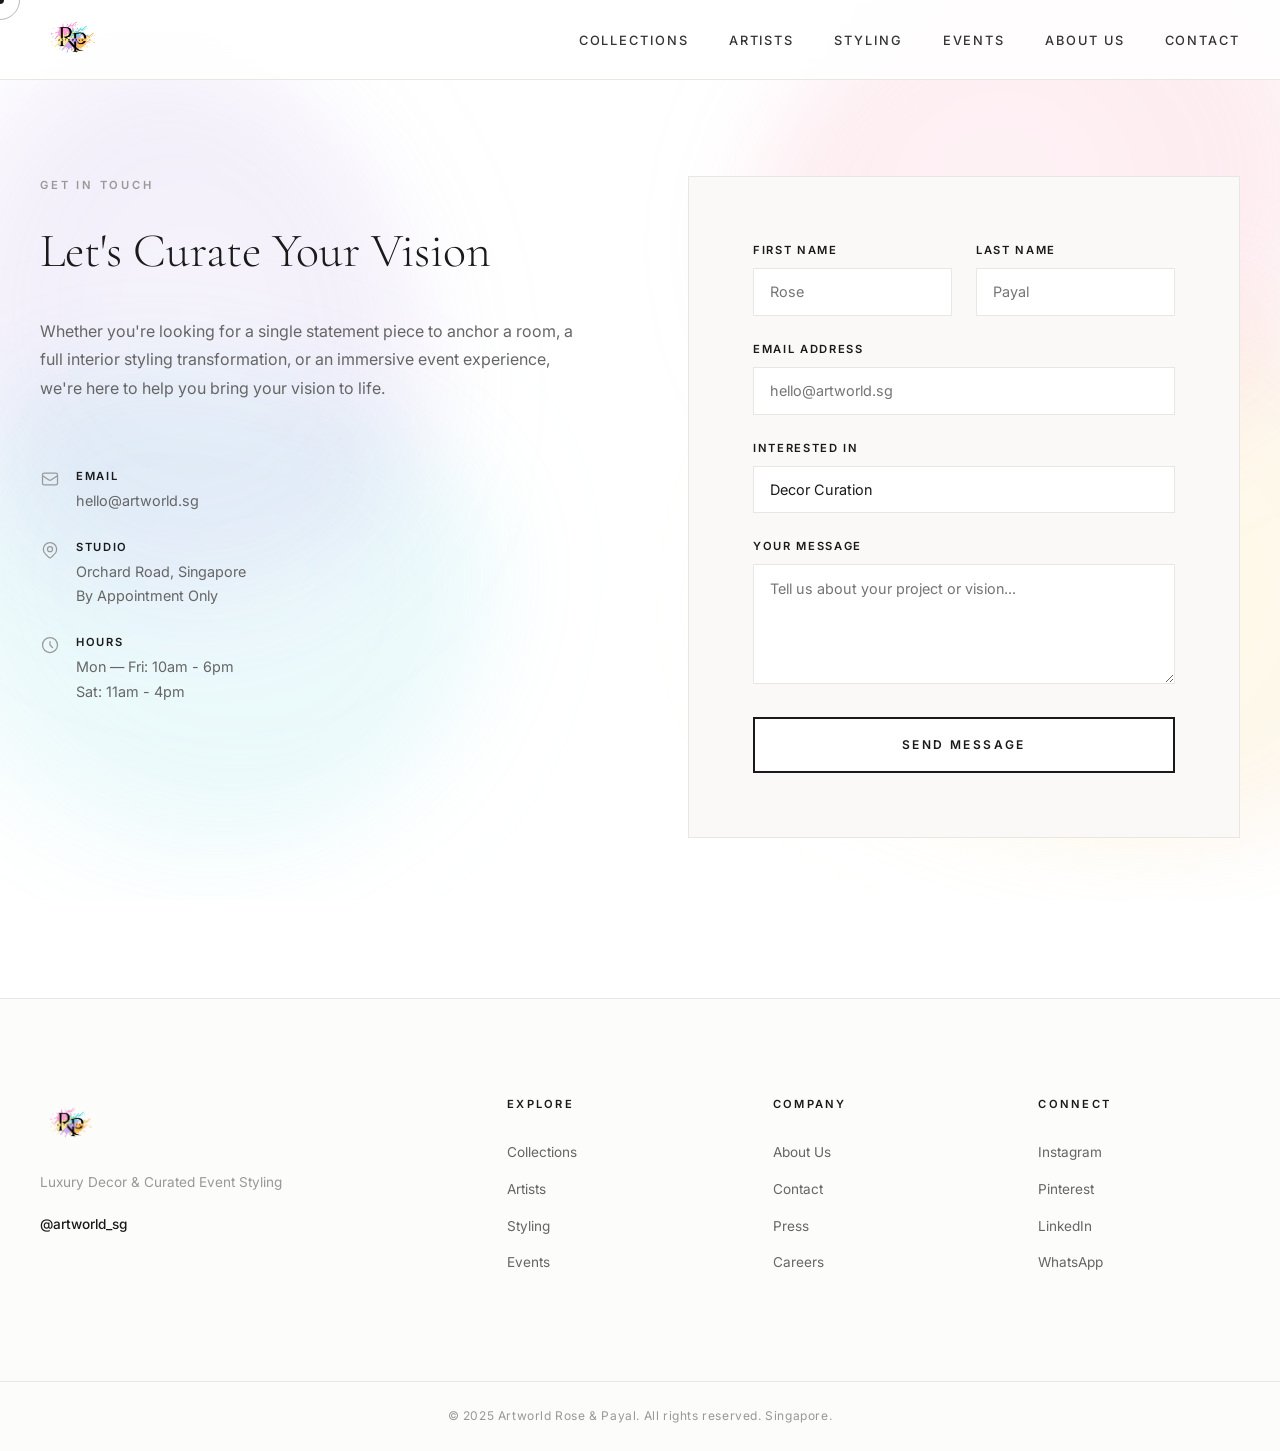
==== contact.html @ e1016316 "first commit" ====
<!DOCTYPE html>
<html lang="en">
<head>
  <meta charset="UTF-8">
  <meta name="viewport" content="width=device-width, initial-scale=1.0">
  <title>Contact Us — Artworld Rose & Payal</title>
  <meta name="description" content="Get in touch with Artworld Rose & Payal for luxury decor curation, art consultation, or event styling in Singapore and globally.">
  <link rel="preconnect" href="https://fonts.googleapis.com">
  <link rel="preconnect" href="https://fonts.gstatic.com" crossorigin>
  <link href="https://fonts.googleapis.com/css2?family=Cormorant+Garamond:ital,wght@0,300;0,400;0,500;0,600;1,300;1,400&family=Inter:wght@300;400;500;600&family=Playfair+Display:ital,wght@0,400;0,700;1,400&display=swap" rel="stylesheet">
  <link rel="stylesheet" href="style.css">
</head>
<body>

  <!-- Custom Cursor -->
  <div class="cursor-dot" id="cursorDot"></div>
  <div class="cursor-ring" id="cursorRing"></div>

  <!-- Global Background Decorations -->
  <div class="bg-decorations">
    <div class="bg-splash splash-1"></div>
    <div class="bg-splash splash-2"></div>
    <div class="bg-splash splash-3"></div>
    <div class="bg-splash splash-4"></div>
  </div>

  <!-- Navigation -->
  <nav class="nav" id="mainNav">
    <div class="nav-inner">
      <a href="index.html" class="nav-logo">
        <img src="assets/logo.png" alt="Artworld Rose & Payal Logo" class="nav-logo-img">
      </a>
      <ul class="nav-links" id="navLinks">
        <li><a href="index.html#collections" class="nav-link"><span class="nav-drip"></span>Collections</a></li>
        <li><a href="index.html#artists" class="nav-link"><span class="nav-drip"></span>Artists</a></li>
        <li><a href="index.html#styling" class="nav-link"><span class="nav-drip"></span>Styling</a></li>
        <li><a href="events.html" class="nav-link"><span class="nav-drip"></span>Events</a></li>
        <li><a href="index.html#about" class="nav-link"><span class="nav-drip"></span>About Us</a></li>
        <li><a href="contact.html" class="nav-link"><span class="nav-drip"></span>Contact</a></li>
      </ul>
      <button class="nav-hamburger" id="navHamburger" aria-label="Menu">
        <span></span><span></span><span></span>
      </button>
    </div>
  </nav>

  <!-- Contact Section -->
  <section class="contact-section">
    <div class="contact-inner">
      <div class="contact-text">
        <span class="section-label">Get In Touch</span>
        <h1 class="contact-title">Let's Curate Your Vision</h1>
        <p class="contact-desc">Whether you're looking for a single statement piece to anchor a room, a full interior styling transformation, or an immersive event experience, we're here to help you bring your vision to life.</p>
        
        <div class="contact-details">
          <div class="contact-detail">
            <div class="contact-detail-icon">
              <svg fill="none" stroke="currentColor" viewBox="0 0 24 24" xmlns="http://www.w3.org/2000/svg"><path stroke-linecap="round" stroke-linejoin="round" stroke-width="1.5" d="M3 8l7.89 5.26a2 2 0 002.22 0L21 8M5 19h14a2 2 0 002-2V7a2 2 0 00-2-2H5a2 2 0 00-2 2v10a2 2 0 002 2z"></path></svg>
            </div>
            <div class="contact-detail-text">
              <h4>Email</h4>
              <p><a href="mailto:hello@artworld.sg">hello@artworld.sg</a></p>
            </div>
          </div>
          
          <div class="contact-detail">
            <div class="contact-detail-icon">
              <svg fill="none" stroke="currentColor" viewBox="0 0 24 24" xmlns="http://www.w3.org/2000/svg"><path stroke-linecap="round" stroke-linejoin="round" stroke-width="1.5" d="M17.657 16.657L13.414 20.9a1.998 1.998 0 01-2.827 0l-4.244-4.243a8 8 0 1111.314 0z"></path><path stroke-linecap="round" stroke-linejoin="round" stroke-width="1.5" d="M15 11a3 3 0 11-6 0 3 3 0 016 0z"></path></svg>
            </div>
            <div class="contact-detail-text">
              <h4>Studio</h4>
              <p>Orchard Road, Singapore<br>By Appointment Only</p>
            </div>
          </div>
          
          <div class="contact-detail">
            <div class="contact-detail-icon">
              <svg fill="none" stroke="currentColor" viewBox="0 0 24 24" xmlns="http://www.w3.org/2000/svg"><path stroke-linecap="round" stroke-linejoin="round" stroke-width="1.5" d="M12 8v4l3 3m6-3a9 9 0 11-18 0 9 9 0 0118 0z"></path></svg>
            </div>
            <div class="contact-detail-text">
              <h4>Hours</h4>
              <p>Mon — Fri: 10am - 6pm<br>Sat: 11am - 4pm</p>
            </div>
          </div>
        </div>
      </div>

      <form class="contact-form" id="contactForm">
        <div class="form-row">
          <div class="form-group">
            <label for="firstName">First Name</label>
            <input type="text" id="firstName" name="firstName" required placeholder="Rose">
          </div>
          <div class="form-group">
            <label for="lastName">Last Name</label>
            <input type="text" id="lastName" name="lastName" required placeholder="Payal">
          </div>
        </div>
        
        <div class="form-group">
          <label for="email">Email Address</label>
          <input type="email" id="email" name="email" required placeholder="hello@artworld.sg">
        </div>
        
        <div class="form-group">
          <label for="interest">Interested In</label>
          <select id="interest" name="interest">
            <option value="curation">Decor Curation</option>
            <option value="styling">Interior Styling</option>
            <option value="event">Event Design</option>
            <option value="art">Art Consultation</option>
            <option value="other">Other Inquiry</option>
          </select>
        </div>
        
        <div class="form-group">
          <label for="message">Your Message</label>
          <textarea id="message" name="message" required placeholder="Tell us about your project or vision..."></textarea>
        </div>
        
        <div class="form-submit">
          <button type="submit" class="btn-primary">
            <span class="btn-text">SEND MESSAGE</span>
            <div class="btn-gradient-overlay"></div>
          </button>
        </div>
      </form>
    </div>
  </section>

  <!-- Footer -->
  <footer class="footer">
    <div class="footer-inner">
      <div class="footer-brand">
        <img src="assets/logo.png" alt="Artworld Rose & Payal" class="footer-logo">
        <p class="footer-tagline">Luxury Decor & Curated Event Styling</p>
        <a href="https://instagram.com/artworld_sg" target="_blank" rel="noopener" class="footer-ig">@artworld_sg</a>
      </div>
      <div class="footer-links-group">
        <h4 class="footer-heading">Explore</h4>
        <ul>
          <li><a href="index.html#collections">Collections</a></li>
          <li><a href="index.html#artists">Artists</a></li>
          <li><a href="index.html#styling">Styling</a></li>
          <li><a href="events.html">Events</a></li>
        </ul>
      </div>
      <div class="footer-links-group">
        <h4 class="footer-heading">Company</h4>
        <ul>
          <li><a href="index.html#about">About Us</a></li>
          <li><a href="contact.html">Contact</a></li>
          <li><a href="#">Press</a></li>
          <li><a href="#">Careers</a></li>
        </ul>
      </div>
      <div class="footer-links-group">
        <h4 class="footer-heading">Connect</h4>
        <ul>
          <li><a href="https://instagram.com/artworld_sg" target="_blank" rel="noopener">Instagram</a></li>
          <li><a href="#">Pinterest</a></li>
          <li><a href="#">LinkedIn</a></li>
          <li><a href="#">WhatsApp</a></li>
        </ul>
      </div>
    </div>
    <div class="footer-bottom">
      <p>© 2025 Artworld Rose & Payal. All rights reserved. Singapore.</p>
    </div>
  </footer>

  <script src="main.js"></script>
</body>
</html>
---- style.css ----
/* ═══════════════════════════════════════════════════════════
   ARTWORLD ROSE & PAYAL — DESIGN SYSTEM
   A luxury decor & event styling house
   ═══════════════════════════════════════════════════════════ */

/* ── Design Tokens ─────────────────────────────────────── */
:root {
  /* Base */
  --white: #ffffff;
  --off-white: #faf9f7;
  --cream: #f5f2ee;

  /* Accent Palette — pastel splatters */
  --misty-pink: #f7b8c8;
  --light-lavender: #c5b3e6;
  --sunny-yellow: #f7e39a;
  --sky-blue: #8be0e8;
  --warm-peach: #f5c79e;

  /* Accent — brighter variants */
  --pink-bright: #f48da7;
  --lavender-bright: #a78bde;
  --yellow-bright: #f5d86a;
  --blue-bright: #5dd3df;
  --peach-bright: #f0a86a;

  /* Text and structure */
  --charcoal: #1a1a1a;
  --dark-grey: #333333;
  --mid-grey: #666666;
  --soft-grey: #999999;
  --light-grey: #e0ddd9;
  --border-grey: #eae7e3;

  /* Typography */
  --font-serif: 'Cormorant Garamond', 'Playfair Display', Georgia, serif;
  --font-sans: 'Inter', -apple-system, BlinkMacSystemFont, sans-serif;
  --font-display: 'Playfair Display', Georgia, serif;

  /* Spacing scale */
  --space-xs: 0.5rem;
  --space-sm: 1rem;
  --space-md: 1.5rem;
  --space-lg: 2.5rem;
  --space-xl: 4rem;
  --space-2xl: 6rem;
  --space-3xl: 10rem;

  /* Layout */
  --max-width: 1400px;
  --nav-height: 80px;

  /* Animation */
  --ease-out: cubic-bezier(0.16, 1, 0.3, 1);
  --ease-in-out: cubic-bezier(0.65, 0, 0.35, 1);
  --ease-spring: cubic-bezier(0.34, 1.56, 0.64, 1);
  --duration-slow: 1.8s;
  --duration-med: 0.8s;
  --duration-fast: 0.35s;
}

/* ── Reset / Base ──────────────────────────────────────── */
*, *::before, *::after { box-sizing: border-box; margin: 0; padding: 0; }

html {
  scroll-behavior: smooth;
  -webkit-font-smoothing: antialiased;
  -moz-osx-font-smoothing: grayscale;
  overflow-x: hidden;
}

body {
  font-family: var(--font-sans);
  background: var(--white);
  color: var(--charcoal);
  line-height: 1.7;
  overflow-x: hidden;
  cursor: none;
  position: relative; /* Ensure absolute children like bg-decorations cover full height */
}

img { max-width: 100%; height: auto; display: block; }
a { text-decoration: none; color: inherit; }
ul { list-style: none; }
button { border: none; background: none; cursor: none; font: inherit; }

::selection {
  background: var(--misty-pink);
  color: var(--charcoal);
}

/* ── Custom Cursor ─────────────────────────────────────── */
.cursor-dot {
  width: 8px;
  height: 8px;
  background: var(--charcoal);
  border-radius: 50%;
  position: fixed;
  top: 0; left: 0;
  pointer-events: none;
  z-index: 10000;
  transition: transform 0.15s var(--ease-out), background 0.3s;
  transform: translate(-50%, -50%);
}

.cursor-ring {
  width: 40px;
  height: 40px;
  border: 1.5px solid rgba(26, 26, 26, 0.3);
  border-radius: 50%;
  position: fixed;
  top: 0; left: 0;
  pointer-events: none;
  z-index: 9999;
  transition: width 0.4s var(--ease-out), height 0.4s var(--ease-out), border-color 0.3s;
  transform: translate(-50%, -50%);
}

body.cursor-hover .cursor-dot {
  transform: translate(-50%, -50%) scale(2.5);
  background: var(--pink-bright);
}
body.cursor-hover .cursor-ring {
  width: 60px;
  height: 60px;
  border-color: var(--misty-pink);
}

@media (max-width: 768px) {
  .cursor-dot, .cursor-ring { display: none; }
  body { cursor: auto; }
  button, a { cursor: pointer; }
}

/* ── Navigation ────────────────────────────────────────── */
.nav {
  position: fixed;
  top: 0; left: 0; right: 0;
  z-index: 1000;
  height: var(--nav-height);
  background: rgba(255, 255, 255, 0.85);
  backdrop-filter: blur(20px);
  -webkit-backdrop-filter: blur(20px);
  border-bottom: 1px solid var(--border-grey);
  transition: background 0.5s, box-shadow 0.5s;
}

.nav.scrolled {
  background: rgba(255, 255, 255, 0.95);
  box-shadow: 0 2px 40px rgba(0,0,0,0.05);
}

.nav-inner {
  max-width: var(--max-width);
  margin: 0 auto;
  padding: 0 var(--space-lg);
  height: 100%;
  display: flex;
  align-items: center;
  justify-content: space-between;
}

.nav-logo-img {
  height: 64px;
  width: auto;
  transition: transform 0.5s var(--ease-out);
}
.nav-logo:hover .nav-logo-img {
  transform: scale(1.05);
}

.nav-links {
  display: flex;
  gap: var(--space-lg);
  align-items: center;
}

.nav-link {
  font-family: var(--font-sans);
  font-size: 0.8rem;
  font-weight: 500;
  letter-spacing: 0.15em;
  text-transform: uppercase;
  color: var(--dark-grey);
  position: relative;
  padding: 0.5rem 0;
  transition: color var(--duration-fast);
}

.nav-link:hover { color: var(--charcoal); }

/* Paint drip effect — antigravity (drips upward) */
.nav-drip {
  position: absolute;
  top: -8px;
  left: 50%;
  width: 6px;
  height: 0;
  border-radius: 3px;
  background: var(--misty-pink);
  transform: translateX(-50%);
  transition: height 0.5s var(--ease-out), opacity 0.5s;
  opacity: 0;
}

.nav-link:nth-child(2) .nav-drip { background: var(--light-lavender); }
.nav-link:nth-child(3) .nav-drip { background: var(--sunny-yellow); }
.nav-link:nth-child(4) .nav-drip { background: var(--sky-blue); }
.nav-link:nth-child(5) .nav-drip { background: var(--warm-peach); }
.nav-link:nth-child(6) .nav-drip { background: var(--pink-bright); }

.nav-link:hover .nav-drip {
  height: 20px;
  opacity: 1;
  top: -28px;
}

/* Hamburger */
.nav-hamburger {
  display: none;
  flex-direction: column;
  gap: 5px;
  padding: 0.5rem;
  z-index: 1001;
}
.nav-hamburger span {
  width: 24px;
  height: 2px;
  background: var(--charcoal);
  transition: all 0.4s var(--ease-out);
  display: block;
}
.nav-hamburger.active span:nth-child(1) {
  transform: rotate(45deg) translate(5px, 5px);
}
.nav-hamburger.active span:nth-child(2) { opacity: 0; }
.nav-hamburger.active span:nth-child(3) {
  transform: rotate(-45deg) translate(5px, -5px);
}

@media (max-width: 900px) {
  .nav-hamburger { display: flex; }
  .nav-links {
    position: fixed;
    top: 0; right: -100%;
    width: 80%;
    max-width: 400px;
    height: 100vh;
    background: var(--white);
    flex-direction: column;
    justify-content: center;
    gap: var(--space-lg);
    padding: var(--space-xl);
    transition: right 0.6s var(--ease-out);
    box-shadow: -10px 0 60px rgba(0,0,0,0.1);
  }
  .nav-links.open { right: 0; }
  .nav-link { font-size: 1rem; }
}

.hero {
  position: relative;
  min-height: 100vh;
  display: flex;
  flex-direction: column;
  align-items: center;
  justify-content: center;
  background: transparent; /* Made transparent to show background splashes */
  overflow: hidden;
  padding: var(--nav-height) var(--space-lg) var(--space-xl);
}

.hero-canvas {
  position: absolute;
  top: 0; left: 0;
  width: 100%; height: 100%;
  pointer-events: none;
  z-index: 1;
}

.hero-content {
  position: relative;
  z-index: 2;
  text-align: center;
  max-width: 900px;
}

/* Brand wrapper — logo above, heading below */
.hero-brand-wrapper {
  display: flex;
  flex-direction: column;
  align-items: center;
  gap: var(--space-md);
  margin-bottom: var(--space-lg);
}

.hero-logo-container {
  position: relative;
  animation: floatCenter 16s ease-in-out infinite;
  perspective: 1000px;
}

@keyframes floatCenter {
  0%, 100% { transform: translateY(0) rotateX(0deg); }
  50% { transform: translateY(-18px) rotateX(1.5deg); }
}

.hero-logo {
  width: clamp(180px, 28vw, 320px);
  height: auto;
  filter: drop-shadow(0 10px 10px rgba(0,0,0,0.03))
          drop-shadow(0 25px 40px rgba(0,0,0,0.05))
          drop-shadow(0 40px 60px rgba(247,184,200,0.12));
  transition: filter 0.8s var(--ease-out), transform 0.8s var(--ease-out);
}

.hero-logo-container:hover .hero-logo {
  filter: drop-shadow(0 15px 15px rgba(0,0,0,0.05))
          drop-shadow(0 35px 50px rgba(0,0,0,0.08))
          drop-shadow(0 50px 80px rgba(247,184,200,0.28));
  transform: translateY(-5px) scale(1.02);
}

/* Brand Name */
/* ── Hero Brand Heading ────────────────────────────────── */
.hero-brand-name {
  display: flex;
  flex-direction: column;
  align-items: center;
  gap: 0; /* Tightened spacing further */
  animation: fadeInUp 1.4s var(--ease-out) 0.15s both;
  margin-bottom: var(--space-lg);
}

/* Top eyebrow line */
.hero-brand-eyebrow {
  font-family: var(--font-sans);
  font-size: clamp(0.55rem, 1vw, 0.7rem);
  font-weight: 500;
  letter-spacing: 0.35em;
  text-transform: uppercase;
  color: var(--misty-pink);
  margin-bottom: 0.6rem;
}

/* Hero logo (inside hero section) */
.hero-logo-container {
  animation: floatCenter 16s ease-in-out infinite;
  margin-bottom: -1rem; /* Pull rule closer to logo */
}

@keyframes floatCenter {
  0%, 100% { transform: translateY(0); }
  50% { transform: translateY(-16px); }
}

.hero-logo {
  width: clamp(200px, 28vw, 340px);
  height: auto;
  filter: drop-shadow(0 10px 20px rgba(247,184,200,0.18))
          drop-shadow(0 25px 40px rgba(0,0,0,0.05));
  transition: filter 0.8s var(--ease-out), transform 0.8s var(--ease-out);
}

.hero-logo-container:hover .hero-logo {
  filter: drop-shadow(0 15px 30px rgba(247,184,200,0.32))
          drop-shadow(0 30px 50px rgba(0,0,0,0.08));
  transform: translateY(-5px) scale(1.02);
}

/* Ornamental rule with diamond centrepiece */
.hero-brand-rule {
  display: flex;
  align-items: center;
  gap: 0.8rem;
  width: clamp(200px, 35vw, 420px);
  margin: 0; /* Zero margin to tighten vertical gap */
}

.hero-brand-rule::before,
.hero-brand-rule::after {
  content: '';
  flex: 1;
  height: 1px;
  background: linear-gradient(to right, transparent, var(--misty-pink));
}

.hero-brand-rule::after {
  background: linear-gradient(to left, transparent, var(--misty-pink));
}

.hero-brand-diamond {
  font-size: 0.45rem;
  color: var(--misty-pink);
  flex-shrink: 0;
  line-height: 1;
}

/* Artworld Rose & Payal — two-line brand name */
.hero-brand-sub {
  display: flex;
  flex-direction: column;
  align-items: center;
  gap: 0;
  margin: 0;
  line-height: 1.2;
}

.hero-brand-artworld {
  font-family: var(--font-serif);
  font-size: clamp(1.6rem, 3.8vw, 3.2rem);
  font-weight: 400;
  font-style: italic;
  color: var(--dark-grey);
  letter-spacing: 0.14em;
  opacity: 0.85;
}

.hero-brand-rp {
  font-family: var(--font-serif);
  font-size: clamp(0.9rem, 2.0vw, 1.7rem);
  font-weight: 300;
  font-style: italic;
  color: var(--dark-grey);
  letter-spacing: 0.22em;
  opacity: 0.55;
}

/* Splash particle container */
.hero-splash-particles {
  position: absolute;
  inset: -50%;
  pointer-events: none;
  z-index: 1;
}

.splash-particle {
  position: absolute;
  border-radius: 50%;
  opacity: 0;
  will-change: transform, opacity;
}


.hero-tagline {
  font-family: var(--font-serif);
  font-size: clamp(1.2rem, 2.5vw, 1.8rem);
  font-weight: 300;
  font-style: italic;
  color: var(--mid-grey);
  margin-bottom: var(--space-sm);
  animation: fadeInUp 1.2s var(--ease-out) 0.3s both;
}

.hero-sub {
  font-size: 0.95rem;
  color: var(--soft-grey);
  letter-spacing: 0.05em;
  margin-bottom: var(--space-xl);
  animation: fadeInUp 1.2s var(--ease-out) 0.5s both;
}

.hero-actions {
  display: flex;
  gap: var(--space-md);
  justify-content: center;
  flex-wrap: wrap;
  animation: fadeInUp 1.2s var(--ease-out) 0.7s both;
}

@keyframes fadeInUp {
  from { opacity: 0; transform: translateY(30px); }
  to { opacity: 1; transform: translateY(0); }
}

/* Scroll hint */
.hero-scroll-hint {
  position: absolute;
  bottom: var(--space-lg);
  left: 50%;
  transform: translateX(-50%);
  display: flex;
  flex-direction: column;
  align-items: center;
  gap: 0.5rem;
  z-index: 2;
  animation: fadeInUp 1.2s var(--ease-out) 1s both;
}

.hero-scroll-hint span {
  font-size: 0.65rem;
  letter-spacing: 0.2em;
  text-transform: uppercase;
  color: var(--soft-grey);
}

.scroll-line {
  width: 1px;
  height: 40px;
  background: linear-gradient(to bottom, var(--soft-grey), transparent);
  animation: scrollPulse 2s ease-in-out infinite;
}

@keyframes scrollPulse {
  0%, 100% { transform: scaleY(1); opacity: 1; }
  50% { transform: scaleY(0.5); opacity: 0.3; }
}

/* ── Buttons ───────────────────────────────────────────── */
.btn-primary {
  position: relative;
  display: inline-flex;
  align-items: center;
  justify-content: center;
  padding: 1rem 2.5rem;
  background: var(--white);
  border: 2px solid var(--charcoal);
  font-family: var(--font-sans);
  font-size: 0.75rem;
  font-weight: 600;
  letter-spacing: 0.2em;
  color: var(--charcoal);
  overflow: hidden;
  transition: color 0.5s var(--ease-out), border-color 0.5s;
}

.btn-text {
  position: relative;
  z-index: 2;
}

.btn-gradient-overlay {
  position: absolute;
  inset: 0;
  background: linear-gradient(135deg, var(--misty-pink), var(--light-lavender), var(--sky-blue));
  opacity: 0;
  transition: opacity 0.5s var(--ease-out);
  z-index: 1;
}

.btn-primary:hover .btn-gradient-overlay {
  opacity: 1;
}

.btn-primary:hover {
  border-color: var(--misty-pink);
  color: var(--white);
}

.btn-ghost {
  display: inline-flex;
  align-items: center;
  padding: 1rem 2.5rem;
  font-family: var(--font-sans);
  font-size: 0.75rem;
  font-weight: 500;
  letter-spacing: 0.2em;
  color: var(--mid-grey);
  border: 1px solid var(--light-grey);
  transition: all var(--duration-fast);
}

.btn-ghost:hover {
  border-color: var(--charcoal);
  color: var(--charcoal);
}

.btn-outline {
  display: inline-flex;
  align-items: center;
  padding: 0.9rem 2.5rem;
  font-family: var(--font-sans);
  font-size: 0.75rem;
  font-weight: 600;
  letter-spacing: 0.2em;
  text-transform: uppercase;
  color: var(--charcoal);
  border: 1.5px solid var(--charcoal);
  transition: all var(--duration-fast);
}

.btn-outline:hover {
  background: var(--charcoal);
  color: var(--white);
}

.btn-large {
  padding: 1.2rem 3rem;
  font-size: 0.85rem;
}

/* ── About Strip ───────────────────────────────────────── */
.about-strip {
  background: var(--off-white);
  padding: var(--space-xl) var(--space-lg);
  border-top: 1px solid var(--border-grey);
  border-bottom: 1px solid var(--border-grey);
}

.strip-inner {
  max-width: var(--max-width);
  margin: 0 auto;
  display: flex;
  align-items: center;
  justify-content: center;
  gap: var(--space-xl);
  flex-wrap: wrap;
}

.strip-item { text-align: center; }

.strip-number {
  display: block;
  font-family: var(--font-serif);
  font-size: 2.8rem;
  font-weight: 300;
  color: var(--charcoal);
  line-height: 1;
  margin-bottom: 0.3rem;
}

.strip-label {
  font-size: 0.7rem;
  letter-spacing: 0.2em;
  text-transform: uppercase;
  color: var(--soft-grey);
}

.strip-divider {
  width: 1px;
  height: 50px;
  background: var(--light-grey);
}

@media (max-width: 600px) {
  .strip-inner { gap: var(--space-lg); }
  .strip-divider { display: none; }
  .strip-item { flex: 0 0 45%; }
}

/* ── Section Headers ───────────────────────────────────── */
.section-header {
  text-align: center;
  max-width: 700px;
  margin: 0 auto var(--space-2xl);
}

.section-label {
  display: block;
  font-size: 0.7rem;
  font-weight: 600;
  letter-spacing: 0.25em;
  text-transform: uppercase;
  color: var(--soft-grey);
  margin-bottom: var(--space-sm);
}

.section-title {
  font-family: var(--font-serif);
  font-size: clamp(2rem, 4vw, 3.2rem);
  font-weight: 300;
  color: var(--charcoal);
  line-height: 1.2;
  margin-bottom: var(--space-sm);
}

.section-sub {
  font-size: 1rem;
  color: var(--mid-grey);
  line-height: 1.7;
}

/* ── Collections / Products ────────────────────────────── */
.collections {
  padding: var(--space-3xl) var(--space-lg);
  background: var(--white);
}

.collections-grid {
  max-width: var(--max-width);
  margin: 0 auto;
  display: grid;
  grid-template-columns: repeat(4, 1fr);
  gap: var(--space-lg);
}

.product-card {
  background: var(--white);
  border: 1px solid var(--border-grey);
  transition: border-color 0.5s, transform 0.7s var(--ease-out);
  overflow: hidden;
}

.product-card:hover {
  border-color: var(--misty-pink);
  transform: translateY(-5px);
}

.product-pedestal {
  position: relative;
  padding: var(--space-xl) var(--space-md);
  background: linear-gradient(180deg, var(--off-white) 0%, var(--white) 100%);
  display: flex;
  align-items: center;
  justify-content: center;
  overflow: hidden;
  aspect-ratio: 1;
}

.product-aura {
  position: absolute;
  inset: 0;
  opacity: 0;
  transition: opacity 0.8s var(--ease-out);
  background: radial-gradient(
    ellipse at center,
    rgba(247, 184, 200, 0.15) 0%,
    rgba(197, 179, 230, 0.1) 30%,
    rgba(139, 224, 232, 0.08) 60%,
    transparent 100%
  );
  animation: auraSwirl 6s ease-in-out infinite;
}

@keyframes auraSwirl {
  0%, 100% { transform: rotate(0deg) scale(1); }
  50% { transform: rotate(180deg) scale(1.1); }
}

.product-card:hover .product-aura { opacity: 1; }

.product-img {
  width: 85%;
  height: auto;
  object-fit: contain;
  transition: transform 1.2s var(--ease-out);
  position: relative;
  z-index: 2;
}

.product-card:hover .product-img {
  transform: translateY(-15px) scale(1.03);
}

.product-info {
  padding: var(--space-md) var(--space-md) var(--space-lg);
}

.product-category {
  font-size: 0.65rem;
  letter-spacing: 0.2em;
  text-transform: uppercase;
  color: var(--soft-grey);
}

.product-name {
  font-family: var(--font-serif);
  font-size: 1.3rem;
  font-weight: 400;
  color: var(--charcoal);
  margin: 0.4rem 0 0.6rem;
}

.product-desc {
  font-size: 0.85rem;
  color: var(--mid-grey);
  line-height: 1.6;
  margin-bottom: var(--space-sm);
}

.product-link {
  font-size: 0.75rem;
  font-weight: 600;
  letter-spacing: 0.1em;
  color: var(--charcoal);
  transition: color 0.3s;
}

.product-link:hover { color: var(--pink-bright); }

.collections-cta {
  text-align: center;
  margin-top: var(--space-2xl);
}

@media (max-width: 1100px) {
  .collections-grid { grid-template-columns: repeat(2, 1fr); }
}
@media (max-width: 600px) {
  .collections-grid { grid-template-columns: 1fr; max-width: 450px; }
}

/* ── Artists Section ───────────────────────────────────── */
.artists-section {
  padding: var(--space-3xl) var(--space-lg);
  background: var(--off-white);
}

.artists-inner {
  max-width: var(--max-width);
  margin: 0 auto;
  display: grid;
  grid-template-columns: 1fr 1fr;
  gap: var(--space-2xl);
  align-items: center;
}

.artists-desc {
  font-size: 1rem;
  color: var(--mid-grey);
  line-height: 1.8;
  margin: var(--space-md) 0 var(--space-xl);
}

.artists-visual {
  position: relative;
  display: flex;
  align-items: center;
  justify-content: center;
  min-height: 400px;
}

.artists-float-grid {
  position: relative;
  width: 100%;
  height: 400px;
}

.float-circle {
  position: absolute;
  border-radius: 50%;
  opacity: 0.25;
  will-change: transform;
}

.fc-pink {
  width: 150px; height: 150px;
  background: var(--misty-pink);
  top: 10%; left: 10%;
  animation: floatCircle1 14s ease-in-out infinite;
}
.fc-lavender {
  width: 120px; height: 120px;
  background: var(--light-lavender);
  top: 50%; right: 15%;
  animation: floatCircle2 12s ease-in-out infinite;
}
.fc-yellow {
  width: 100px; height: 100px;
  background: var(--sunny-yellow);
  bottom: 10%; left: 25%;
  animation: floatCircle3 16s ease-in-out infinite;
}
.fc-blue {
  width: 80px; height: 80px;
  background: var(--sky-blue);
  top: 20%; right: 30%;
  animation: floatCircle4 10s ease-in-out infinite;
}
.fc-peach {
  width: 130px; height: 130px;
  background: var(--warm-peach);
  bottom: 20%; right: 10%;
  animation: floatCircle5 13s ease-in-out infinite;
}

@keyframes floatCircle1 {
  0%, 100% { transform: translate(0, 0); }
  33% { transform: translate(20px, -30px); }
  66% { transform: translate(-15px, -15px); }
}
@keyframes floatCircle2 {
  0%, 100% { transform: translate(0, 0); }
  33% { transform: translate(-25px, -20px); }
  66% { transform: translate(10px, -35px); }
}
@keyframes floatCircle3 {
  0%, 100% { transform: translate(0, 0); }
  33% { transform: translate(15px, -25px); }
  66% { transform: translate(-20px, -10px); }
}
@keyframes floatCircle4 {
  0%, 100% { transform: translate(0, 0); }
  33% { transform: translate(-10px, -20px); }
  66% { transform: translate(15px, -30px); }
}
@keyframes floatCircle5 {
  0%, 100% { transform: translate(0, 0); }
  33% { transform: translate(20px, -15px); }
  66% { transform: translate(-10px, -25px); }
}

.artists-quote {
  position: absolute;
  top: 50%; left: 50%;
  transform: translate(-50%, -50%);
  text-align: center;
  width: 80%;
}

.quote-mark {
  font-family: var(--font-display);
  font-size: 5rem;
  color: var(--light-lavender);
  line-height: 0;
  display: block;
  margin-bottom: 1rem;
}

.artists-quote p {
  font-family: var(--font-serif);
  font-size: 1.3rem;
  font-style: italic;
  color: var(--dark-grey);
  line-height: 1.6;
  margin-bottom: 0.8rem;
}

.quote-attribution {
  font-size: 0.75rem;
  letter-spacing: 0.1em;
  color: var(--soft-grey);
}

@media (max-width: 900px) {
  .artists-inner { grid-template-columns: 1fr; }
  .artists-visual { min-height: 300px; }
}

/* ── Interior Styling Section ──────────────────────────── */
.styling-section {
  padding: var(--space-3xl) 0;
  background: var(--white);
}

.styling-header {
  text-align: center;
  padding: 0 var(--space-lg);
  margin-bottom: var(--space-2xl);
}

.styling-title {
  font-size: clamp(2.5rem, 5vw, 4rem);
}

.styling-immersive {
  position: relative;
  margin-bottom: var(--space-2xl);
}

.styling-room {
  position: relative;
  width: 100%;
  max-height: 70vh;
  overflow: hidden;
}

.styling-room-img {
  width: 100%;
  height: 70vh;
  object-fit: cover;
  display: block;
}

.styling-overlay {
  position: absolute;
  inset: 0;
  pointer-events: none;
}

/* Floating decor elements in the interior photo */
.floating-decor {
  position: absolute;
  width: 30px;
  height: 30px;
}

.floating-dot {
  width: 10px;
  height: 10px;
  background: var(--white);
  border: 2px solid var(--misty-pink);
  border-radius: 50%;
  animation: floatingDot 3s ease-in-out infinite;
  box-shadow: 0 0 20px rgba(247, 184, 200, 0.5);
}

.floating-vase {
  bottom: 35%;
  right: 40%;
  animation: floatDecorItem 8s ease-in-out infinite;
}

.floating-frame {
  top: 25%;
  left: 20%;
  animation: floatDecorItem 10s ease-in-out infinite 2s;
}

@keyframes floatDecorItem {
  0%, 100% { transform: translate(0, 0); }
  50% { transform: translate(5px, -10px); }
}

@keyframes floatingDot {
  0%, 100% { transform: scale(1); opacity: 0.8; }
  50% { transform: scale(1.3); opacity: 1; }
}

.styling-text-overlay {
  position: absolute;
  bottom: 0; left: 0; right: 0;
  padding: var(--space-2xl) var(--space-xl);
  background: linear-gradient(to top, rgba(0,0,0,0.5) 0%, transparent 100%);
}

.styling-room-title {
  font-family: var(--font-serif);
  font-size: clamp(2rem, 4vw, 3rem);
  color: var(--white);
  font-weight: 300;
  margin-bottom: 0.5rem;
}

.styling-room-desc {
  font-size: 1rem;
  color: rgba(255,255,255,0.8);
}

/* Services */
.styling-services {
  max-width: var(--max-width);
  margin: 0 auto;
  padding: 0 var(--space-lg);
  display: grid;
  grid-template-columns: repeat(3, 1fr);
  gap: var(--space-lg);
}

.service-card {
  text-align: center;
  padding: var(--space-xl) var(--space-md);
  border: 1px solid var(--border-grey);
  transition: border-color 0.5s, transform 0.5s var(--ease-out);
}

.service-card:hover {
  border-color: var(--misty-pink);
  transform: translateY(-5px);
}

.service-icon {
  font-size: 2rem;
  color: var(--light-lavender);
  margin-bottom: var(--space-md);
}

.service-card h3 {
  font-family: var(--font-serif);
  font-size: 1.3rem;
  font-weight: 400;
  color: var(--charcoal);
  margin-bottom: var(--space-sm);
}

.service-card p {
  font-size: 0.9rem;
  color: var(--mid-grey);
  line-height: 1.7;
}

.styling-cta-wrapper {
  text-align: center;
  margin-top: var(--space-2xl);
}

@media (max-width: 768px) {
  .styling-services { grid-template-columns: 1fr; max-width: 500px; }
}

/* ── Events Preview ────────────────────────────────────── */
.events-preview {
  padding: var(--space-3xl) var(--space-lg);
  background: var(--off-white);
}

.events-grid {
  max-width: var(--max-width);
  margin: 0 auto;
  display: grid;
  grid-template-columns: 1.2fr 1fr;
  grid-template-rows: 1fr 1fr;
  gap: var(--space-md);
}

.event-card {
  overflow: hidden;
  border: 1px solid var(--border-grey);
  background: var(--white);
}

.event-card-large {
  grid-row: 1 / 3;
}

.event-img-wrap {
  position: relative;
  width: 100%;
  height: 100%;
  min-height: 300px;
  overflow: hidden;
}

.event-img {
  width: 100%;
  height: 100%;
  object-fit: cover;
  transition: transform 1.2s var(--ease-out);
}

.event-card:hover .event-img {
  transform: scale(1.05);
}

.event-overlay {
  position: absolute;
  inset: 0;
  background: linear-gradient(to top, rgba(0,0,0,0.7) 0%, transparent 60%);
  display: flex;
  align-items: flex-end;
  padding: var(--space-lg);
  opacity: 0;
  transition: opacity 0.6s;
}

.event-card:hover .event-overlay { opacity: 1; }

.event-tag {
  display: inline-block;
  font-size: 0.6rem;
  letter-spacing: 0.2em;
  text-transform: uppercase;
  padding: 0.3rem 0.8rem;
  background: rgba(255,255,255,0.15);
  backdrop-filter: blur(10px);
  color: var(--white);
  border-radius: 2px;
  margin-bottom: 0.5rem;
}

.event-info h3 {
  font-family: var(--font-serif);
  font-size: 1.5rem;
  color: var(--white);
  font-weight: 400;
  margin-bottom: 0.4rem;
}

.event-info p {
  font-size: 0.85rem;
  color: rgba(255,255,255,0.7);
  margin-bottom: 0.6rem;
}

.event-link {
  font-size: 0.7rem;
  font-weight: 600;
  letter-spacing: 0.15em;
  color: var(--white);
  border-bottom: 1px solid rgba(255,255,255,0.4);
  padding-bottom: 2px;
  transition: border-color 0.3s;
}

.event-link:hover { border-color: var(--white); }

.events-cta {
  text-align: center;
  margin-top: var(--space-2xl);
}

@media (max-width: 768px) {
  .events-grid { grid-template-columns: 1fr; grid-template-rows: auto; }
  .event-card-large { grid-row: auto; }
}

/* ── Testimonials ──────────────────────────────────────── */
.testimonials {
  padding: var(--space-3xl) var(--space-lg);
  background: var(--white);
}

.testimonials-inner {
  max-width: 800px;
  margin: 0 auto;
  text-align: center;
}

.testimonials-carousel {
  position: relative;
  min-height: 200px;
  margin-top: var(--space-xl);
}

.testimonial-slide {
  position: absolute;
  inset: 0;
  opacity: 0;
  transition: opacity 0.8s var(--ease-out), transform 0.8s var(--ease-out);
  transform: translateY(15px);
  display: flex;
  flex-direction: column;
  align-items: center;
  justify-content: center;
}

.testimonial-slide.active {
  opacity: 1;
  transform: translateY(0);
}

.testimonial-slide blockquote {
  font-family: var(--font-serif);
  font-size: clamp(1.1rem, 2vw, 1.4rem);
  font-style: italic;
  color: var(--dark-grey);
  line-height: 1.8;
  margin-bottom: var(--space-md);
}

.testimonial-slide cite {
  font-family: var(--font-sans);
  font-size: 0.8rem;
  letter-spacing: 0.1em;
  color: var(--soft-grey);
  font-style: normal;
}

.testimonial-dots {
  display: flex;
  gap: 0.5rem;
  justify-content: center;
  margin-top: var(--space-xl);
}

.t-dot {
  width: 8px;
  height: 8px;
  border-radius: 50%;
  border: 1.5px solid var(--light-grey);
  background: transparent;
  transition: all 0.4s;
  padding: 0;
}

.t-dot.active {
  background: var(--charcoal);
  border-color: var(--charcoal);
}

/* ── About Section ─────────────────────────────────────── */
.about-section {
  padding: var(--space-3xl) var(--space-lg);
  background: var(--off-white);
}

.about-inner {
  max-width: var(--max-width);
  margin: 0 auto;
  display: grid;
  grid-template-columns: 1fr 1fr;
  gap: var(--space-2xl);
  align-items: center;
}

.about-visual {
  position: relative;
  display: flex;
  align-items: center;
  justify-content: center;
  min-height: 400px;
}

.about-paint-blob {
  position: absolute;
  border-radius: 50%;
  filter: blur(40px);
  opacity: 0.3;
}

.ab1 {
  width: 200px; height: 200px;
  background: var(--misty-pink);
  top: 10%; left: 15%;
  animation: blobFloat 12s ease-in-out infinite;
}
.ab2 {
  width: 160px; height: 160px;
  background: var(--light-lavender);
  bottom: 15%; right: 20%;
  animation: blobFloat 14s ease-in-out infinite 2s;
}
.ab3 {
  width: 140px; height: 140px;
  background: var(--sunny-yellow);
  top: 40%; right: 30%;
  animation: blobFloat 10s ease-in-out infinite 4s;
}

@keyframes blobFloat {
  0%, 100% { transform: translate(0, 0) scale(1); }
  33% { transform: translate(20px, -30px) scale(1.1); }
  66% { transform: translate(-15px, -15px) scale(0.95); }
}

.about-monogram {
  font-family: var(--font-display);
  font-size: 8rem;
  font-weight: 700;
  color: var(--charcoal);
  position: relative;
  z-index: 2;
  opacity: 0.08;
}

.about-text p {
  font-size: 1rem;
  color: var(--mid-grey);
  line-height: 1.8;
  margin-bottom: var(--space-md);
}

.about-instagram {
  margin-top: var(--space-lg);
}

.instagram-link {
  display: inline-flex;
  align-items: center;
  gap: 0.6rem;
  font-size: 0.9rem;
  font-weight: 500;
  color: var(--charcoal);
  transition: color 0.3s;
}

.ig-icon {
  width: 20px;
  height: 20px;
}

.instagram-link:hover { color: var(--pink-bright); }

@media (max-width: 900px) {
  .about-inner { grid-template-columns: 1fr; }
  .about-visual { order: -1; min-height: 250px; }
}

/* ── CTA Banner ────────────────────────────────────────── */
.cta-banner {
  position: relative;
  padding: var(--space-3xl) var(--space-lg);
  background: var(--charcoal);
  overflow: hidden;
  text-align: center;
}

.cta-banner-bg {
  position: absolute;
  inset: 0;
  pointer-events: none;
}

.cta-blob {
  position: absolute;
  border-radius: 50%;
  filter: blur(80px);
  opacity: 0.15;
}

.cb1 {
  width: 400px; height: 400px;
  background: var(--misty-pink);
  top: -100px; left: -50px;
  animation: blobFloat 15s ease-in-out infinite;
}

.cb2 {
  width: 350px; height: 350px;
  background: var(--sky-blue);
  bottom: -80px; right: -30px;
  animation: blobFloat 12s ease-in-out infinite 3s;
}

.cta-banner-inner {
  position: relative;
  z-index: 2;
}

.cta-banner-title {
  font-family: var(--font-serif);
  font-size: clamp(2rem, 4vw, 3.5rem);
  font-weight: 300;
  color: var(--white);
  margin-bottom: var(--space-sm);
}

.cta-banner-sub {
  font-size: 1rem;
  color: rgba(255,255,255,0.5);
  margin-bottom: var(--space-xl);
}

.cta-banner .btn-primary {
  background: transparent;
  border-color: var(--white);
  color: var(--white);
}

.cta-banner .btn-primary:hover {
  border-color: var(--misty-pink);
}

/* ── Footer ────────────────────────────────────────────── */
.footer {
  background: var(--off-white);
  border-top: 1px solid var(--border-grey);
}

.footer-inner {
  max-width: var(--max-width);
  margin: 0 auto;
  padding: var(--space-2xl) var(--space-lg);
  display: grid;
  grid-template-columns: 2fr 1fr 1fr 1fr;
  gap: var(--space-xl);
}

.footer-logo {
  height: 60px;
  width: auto;
  margin-bottom: var(--space-sm);
}

.footer-tagline {
  font-size: 0.85rem;
  color: var(--soft-grey);
  margin-bottom: var(--space-sm);
}

.footer-ig {
  font-size: 0.85rem;
  font-weight: 500;
  color: var(--charcoal);
  transition: color 0.3s;
}

.footer-ig:hover { color: var(--pink-bright); }

.footer-heading {
  font-size: 0.7rem;
  font-weight: 600;
  letter-spacing: 0.2em;
  text-transform: uppercase;
  color: var(--charcoal);
  margin-bottom: var(--space-md);
}

.footer-links-group ul li {
  margin-bottom: 0.6rem;
}

.footer-links-group ul li a {
  font-size: 0.85rem;
  color: var(--mid-grey);
  transition: color 0.3s;
}

.footer-links-group ul li a:hover { color: var(--charcoal); }

.footer-bottom {
  border-top: 1px solid var(--border-grey);
  padding: var(--space-md) var(--space-lg);
  text-align: center;
}

.footer-bottom p {
  font-size: 0.75rem;
  color: var(--soft-grey);
  letter-spacing: 0.05em;
}

@media (max-width: 768px) {
  .footer-inner {
    grid-template-columns: 1fr 1fr;
    gap: var(--space-lg);
  }
  .footer-brand {
    grid-column: 1 / -1;
  }
}

/* ── Scroll Reveal ─────────────────────────────────────── */
.reveal {
  opacity: 0;
  transform: translateY(40px);
  transition: opacity 0.8s var(--ease-out), transform 0.8s var(--ease-out);
}

.reveal.visible {
  opacity: 1;
  transform: translateY(0);
}

/* ── Events Page ───────────────────────────────────────── */
.page-hero {
  padding: calc(var(--nav-height) + var(--space-3xl)) var(--space-lg) var(--space-2xl);
  text-align: center;
  background: var(--off-white);
  border-bottom: 1px solid var(--border-grey);
}

.page-hero h1 {
  font-family: var(--font-serif);
  font-size: clamp(2.5rem, 5vw, 4rem);
  font-weight: 300;
  color: var(--charcoal);
  margin-bottom: var(--space-sm);
}

.page-hero p {
  font-size: 1rem;
  color: var(--mid-grey);
  max-width: 600px;
  margin: 0 auto;
}

.events-page-grid {
  max-width: var(--max-width);
  margin: 0 auto;
  padding: var(--space-2xl) var(--space-lg);
  display: grid;
  grid-template-columns: repeat(3, 1fr);
  gap: var(--space-lg);
}

.event-full-card {
  background: var(--white);
  border: 1px solid var(--border-grey);
  overflow: hidden;
  transition: transform 0.6s var(--ease-out), border-color 0.5s;
}

.event-full-card:hover {
  transform: translateY(-5px);
  border-color: var(--misty-pink);
}

.event-full-img-wrap {
  position: relative;
  aspect-ratio: 4/3;
  overflow: hidden;
}

.event-full-img {
  width: 100%;
  height: 100%;
  object-fit: cover;
  transition: transform 1s var(--ease-out);
}

.event-full-card:hover .event-full-img {
  transform: scale(1.05);
}

.event-full-info {
  padding: var(--space-md);
}

.event-full-date {
  font-size: 0.65rem;
  letter-spacing: 0.15em;
  text-transform: uppercase;
  color: var(--soft-grey);
  margin-bottom: 0.3rem;
}

.event-full-name {
  font-family: var(--font-serif);
  font-size: 1.3rem;
  font-weight: 400;
  color: var(--charcoal);
  margin-bottom: 0.4rem;
}

.event-full-type {
  display: inline-block;
  font-size: 0.6rem;
  letter-spacing: 0.15em;
  text-transform: uppercase;
  padding: 0.25rem 0.6rem;
  background: var(--off-white);
  color: var(--mid-grey);
  margin-bottom: 0.6rem;
}

.event-full-desc {
  font-size: 0.85rem;
  color: var(--mid-grey);
  line-height: 1.6;
}

@media (max-width: 900px) {
  .events-page-grid { grid-template-columns: repeat(2, 1fr); }
}
@media (max-width: 600px) {
  .events-page-grid { grid-template-columns: 1fr; }
}

/* ── Contact Page ──────────────────────────────────────── */
.contact-section {
  padding: calc(var(--nav-height) + var(--space-2xl)) var(--space-lg) var(--space-3xl);
}

.contact-inner {
  max-width: var(--max-width);
  margin: 0 auto;
  display: grid;
  grid-template-columns: 1fr 1fr;
  gap: var(--space-2xl);
  align-items: start;
}

.contact-left-label {
  display: block;
  margin-bottom: var(--space-sm);
}

.contact-title {
  font-family: var(--font-serif);
  font-size: clamp(2rem, 4vw, 3rem);
  font-weight: 300;
  color: var(--charcoal);
  margin-bottom: var(--space-md);
}

.contact-desc {
  font-size: 1rem;
  color: var(--mid-grey);
  line-height: 1.8;
  margin-bottom: var(--space-xl);
}

.contact-details {
  display: flex;
  flex-direction: column;
  gap: var(--space-md);
}

.contact-detail {
  display: flex;
  align-items: flex-start;
  gap: var(--space-sm);
}

.contact-detail-icon {
  width: 20px;
  height: 20px;
  flex-shrink: 0;
  margin-top: 2px;
  color: var(--soft-grey);
}

.contact-detail-text h4 {
  font-size: 0.7rem;
  font-weight: 600;
  letter-spacing: 0.15em;
  text-transform: uppercase;
  color: var(--charcoal);
  margin-bottom: 0.2rem;
}

.contact-detail-text p,
.contact-detail-text a {
  font-size: 0.9rem;
  color: var(--mid-grey);
}

.contact-detail-text a:hover { color: var(--pink-bright); }

/* Contact Form */
.contact-form {
  background: var(--off-white);
  padding: var(--space-xl);
  border: 1px solid var(--border-grey);
}

.form-group {
  margin-bottom: var(--space-md);
}

.form-group label {
  display: block;
  font-size: 0.7rem;
  font-weight: 600;
  letter-spacing: 0.15em;
  text-transform: uppercase;
  color: var(--charcoal);
  margin-bottom: 0.5rem;
}

.form-group input,
.form-group select,
.form-group textarea {
  width: 100%;
  padding: 0.9rem 1rem;
  border: 1px solid var(--border-grey);
  background: var(--white);
  font-family: var(--font-sans);
  font-size: 0.9rem;
  color: var(--charcoal);
  transition: border-color 0.3s;
  outline: none;
  -webkit-appearance: none;
  border-radius: 0;
  cursor: none;
}

.form-group input:focus,
.form-group select:focus,
.form-group textarea:focus {
  border-color: var(--misty-pink);
}

.form-group textarea {
  resize: vertical;
  min-height: 120px;
}

.form-row {
  display: grid;
  grid-template-columns: 1fr 1fr;
  gap: var(--space-md);
}

.form-submit {
  margin-top: var(--space-md);
}

.form-submit .btn-primary {
  width: 100%;
}

@media (max-width: 768px) {
  .contact-inner { grid-template-columns: 1fr; }
  .form-row { grid-template-columns: 1fr; }
}

/* ── Mobile Nav Overlay ────────────────────────────────── */
.nav-overlay {
  position: fixed;
  inset: 0;
  background: rgba(0,0,0,0.3);
  backdrop-filter: blur(5px);
  z-index: 998;
  opacity: 0;
  pointer-events: none;
  transition: opacity 0.4s;
}

.nav-overlay.active {
  opacity: 1;
  pointer-events: auto;
}

/* ── Loading animation ─────────────────────────────────── */
.page-loader {
  position: fixed;
  inset: 0;
  background: var(--white);
  z-index: 10001;
  display: flex;
  align-items: center;
  justify-content: center;
  transition: opacity 0.6s var(--ease-out), visibility 0.6s;
}

.page-loader.loaded {
  opacity: 0;
  visibility: hidden;
}

.loader-monogram {
  font-family: var(--font-display);
  font-size: 3rem;
  font-weight: 700;
  color: var(--charcoal);
  animation: loaderPulse 1.5s ease-in-out infinite;
}

@keyframes loaderPulse {
  0%, 100% { opacity: 0.3; transform: scale(0.95); }
  50% { opacity: 1; transform: scale(1); }
}
/* ── Background Splash System ──────────────────────────── */
.bg-decorations {
  position: fixed;
  top: 0;
  left: 0;
  width: 100%;
  height: 100%;
  pointer-events: none;
  z-index: 0;
  overflow: hidden;
}

/* All page sections sit above the fixed background */
.nav { z-index: 1000 !important; }

.hero, .about-strip, .collections, .artists-section, .styling-section,
.events-preview, .testimonials, .about-section, .cta-banner, .footer {
  position: relative;
  z-index: 1;
  background: transparent;
}

/* Override sections — reduced opacity to let background paint hues show through */
.collections       { background: rgba(255,255,255,0.45) !important; }
.about-strip       { background: rgba(250,249,247,0.35) !important; }
.artists-section   { background: rgba(250,249,247,0.40) !important; }
.events-preview    { background: rgba(250,249,247,0.40) !important; }
.about-section     { background: rgba(250,249,247,0.40) !important; }
.testimonials      { background: rgba(255,255,255,0.45) !important; }
.styling-section   { background: rgba(255,255,255,0.40) !important; }
.footer            { background: rgba(250,249,247,0.50) !important; }
.cta-banner        { background: rgba(26,26,26,0.92)    !important; } /* Dark section stays darker for contrast */

/* Base blob style */
.bg-splash {
  position: absolute;
  will-change: transform, border-radius;
  mix-blend-mode: multiply;
}

/* ── 8 Paint-Splash Blobs across the viewport ──────────── */

/* Blob 1 — misty pink,  top-right */
.splash-1 {
  width: 650px; height: 560px;
  top: -60px; right: -120px;
  background: radial-gradient(ellipse at 38% 42%, #f7b8c8 0%, #f48da7 45%, rgba(244,141,167,0) 72%);
  border-radius: 63% 37% 54% 46% / 55% 48% 52% 45%;
  opacity: 0.18;
  filter: blur(45px);
  animation: blobMorph1 22s ease-in-out infinite;
}

/* Blob 2 — lavender,  top-left */
.splash-2 {
  width: 520px; height: 600px;
  top: 40px; left: -90px;
  background: radial-gradient(ellipse at 55% 45%, #c5b3e6 0%, #a78bde 50%, rgba(167,139,222,0) 75%);
  border-radius: 42% 58% 43% 57% / 47% 62% 38% 53%;
  opacity: 0.15;
  filter: blur(50px);
  animation: blobMorph2 28s ease-in-out infinite;
}

/* Blob 3 — sunny yellow + peach,  middle-right */
.splash-3 {
  width: 700px; height: 580px;
  top: 30vh; right: -170px;
  background: radial-gradient(ellipse at 35% 55%, #f7e39a 0%, #f5d86a 40%, #f5c79e 68%, rgba(245,199,158,0) 85%);
  border-radius: 55% 45% 38% 62% / 60% 42% 58% 40%;
  opacity: 0.16;
  filter: blur(40px);
  animation: blobMorph3 24s ease-in-out infinite;
}

/* Blob 4 — sky blue,  middle-left */
.splash-4 {
  width: 600px; height: 520px;
  top: 40vh; left: -110px;
  background: radial-gradient(ellipse at 60% 40%, #8be0e8 0%, #5dd3df 50%, rgba(93,211,223,0) 76%);
  border-radius: 38% 62% 57% 43% / 52% 38% 62% 48%;
  opacity: 0.14;
  filter: blur(48px);
  animation: blobMorph4 20s ease-in-out infinite;
}

/* Blob 5 — warm peach + pink,  center-right */
.splash-5 {
  width: 760px; height: 640px;
  top: 55vh; right: -210px;
  background: radial-gradient(ellipse at 45% 50%, #f5c79e 0%, #f0a86a 38%, #f7b8c8 64%, rgba(247,184,200,0) 84%);
  border-radius: 48% 52% 61% 39% / 43% 56% 44% 57%;
  opacity: 0.16;
  filter: blur(44px);
  animation: blobMorph1 30s ease-in-out infinite reverse;
}

/* Blob 6 — pink + lavender,  lower-left */
.splash-6 {
  width: 640px; height: 700px;
  top: 65vh; left: -140px;
  background: radial-gradient(ellipse at 50% 35%, #f48da7 0%, #c5b3e6 55%, rgba(197,179,230,0) 80%);
  border-radius: 62% 38% 46% 54% / 38% 55% 45% 62%;
  opacity: 0.14;
  filter: blur(52px);
  animation: blobMorph2 25s ease-in-out infinite reverse;
}

/* Blob 7 — yellow,  lower-right */
.splash-7 {
  width: 680px; height: 560px;
  top: 78vh; right: -90px;
  background: radial-gradient(ellipse at 40% 60%, #f7e39a 0%, #f5d86a 50%, rgba(245,216,106,0) 78%);
  border-radius: 53% 47% 40% 60% / 60% 44% 56% 40%;
  opacity: 0.15;
  filter: blur(42px);
  animation: blobMorph3 27s ease-in-out infinite;
}

/* Blob 8 — blue + lavender,  bottom-left */
.splash-8 {
  width: 560px; height: 640px;
  bottom: -80px; left: -50px;
  background: radial-gradient(ellipse at 55% 45%, #8be0e8 0%, #5dd3df 38%, #c5b3e6 68%, rgba(197,179,230,0) 85%);
  border-radius: 44% 56% 62% 38% / 57% 43% 57% 43%;
  opacity: 0.14;
  filter: blur(48px);
  animation: blobMorph4 32s ease-in-out infinite reverse;
}

/* ── Keyframe Animations ───────────────────────────────── */
@keyframes blobMorph1 {
  0%, 100% {
    border-radius: 63% 37% 54% 46% / 55% 48% 52% 45%;
    transform: translate(0, 0) rotate(0deg);
  }
  33% {
    border-radius: 45% 55% 38% 62% / 62% 52% 48% 38%;
    transform: translate(20px, -35px) rotate(5deg);
  }
  66% {
    border-radius: 56% 44% 62% 38% / 40% 60% 40% 60%;
    transform: translate(-15px, -20px) rotate(-3deg);
  }
}

@keyframes blobMorph2 {
  0%, 100% {
    border-radius: 42% 58% 43% 57% / 47% 62% 38% 53%;
    transform: translate(0, 0) rotate(0deg);
  }
  50% {
    border-radius: 60% 40% 58% 42% / 53% 45% 55% 45%;
    transform: translate(-30px, -25px) rotate(-6deg);
  }
}

@keyframes blobMorph3 {
  0%, 100% {
    border-radius: 55% 45% 38% 62% / 60% 42% 58% 40%;
    transform: translate(0, 0) rotate(0deg);
  }
  40% {
    border-radius: 38% 62% 55% 45% / 45% 58% 42% 58%;
    transform: translate(25px, -40px) rotate(4deg);
  }
  70% {
    border-radius: 62% 38% 45% 55% / 55% 38% 62% 38%;
    transform: translate(-10px, -15px) rotate(-2deg);
  }
}

@keyframes blobMorph4 {
  0%, 100% {
    border-radius: 38% 62% 57% 43% / 52% 38% 62% 48%;
    transform: translate(0, 0) rotate(0deg);
  }
  33% {
    border-radius: 58% 42% 42% 58% / 38% 62% 38% 62%;
    transform: translate(-20px, -30px) rotate(-5deg);
  }
  66% {
    border-radius: 48% 52% 62% 38% / 58% 48% 52% 42%;
    transform: translate(15px, -10px) rotate(3deg);
  }
}

/* Sub-page adjustments */
body.contact-page .bg-splash,
body.events-page .bg-splash {
  opacity: 0.10;
}

@media (max-width: 768px) {
  .bg-splash {
    opacity: 0.10;
    filter: blur(50px);
  }
  .splash-1, .splash-3, .splash-5, .splash-7 {
    width: 360px; height: 320px;
    right: -80px;
  }
  .splash-2, .splash-4, .splash-6, .splash-8 {
    width: 320px; height: 360px;
    left: -60px;
  }
}
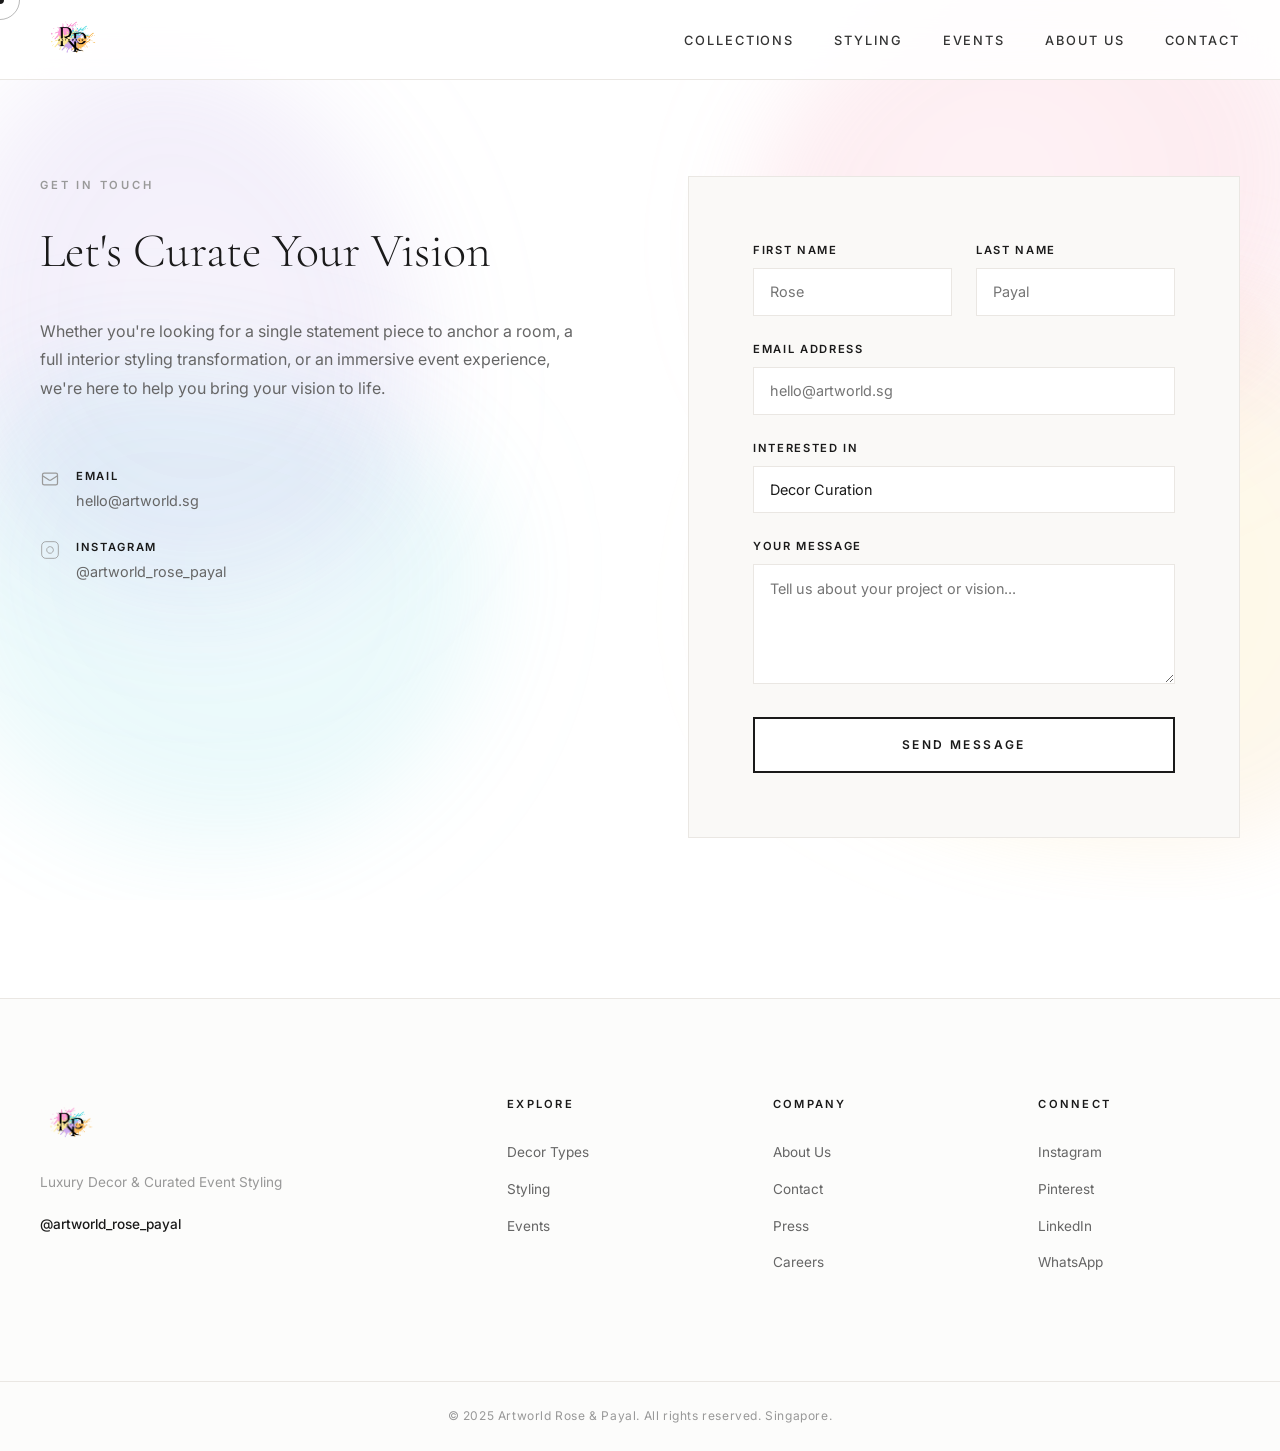
==== commit 6cd5b7de: "website updates" ====
--- a/contact.html
+++ b/contact.html
@@ -9,6 +9,7 @@
   <link rel="preconnect" href="https://fonts.gstatic.com" crossorigin>
   <link href="https://fonts.googleapis.com/css2?family=Cormorant+Garamond:ital,wght@0,300;0,400;0,500;0,600;1,300;1,400&family=Inter:wght@300;400;500;600&family=Playfair+Display:ital,wght@0,400;0,700;1,400&display=swap" rel="stylesheet">
   <link rel="stylesheet" href="style.css">
+  <link rel="icon" type="image/png" href="assets/logo.png">
 </head>
 <body>
 
@@ -32,7 +33,6 @@
       </a>
       <ul class="nav-links" id="navLinks">
         <li><a href="index.html#collections" class="nav-link"><span class="nav-drip"></span>Collections</a></li>
-        <li><a href="index.html#artists" class="nav-link"><span class="nav-drip"></span>Artists</a></li>
         <li><a href="index.html#styling" class="nav-link"><span class="nav-drip"></span>Styling</a></li>
         <li><a href="events.html" class="nav-link"><span class="nav-drip"></span>Events</a></li>
         <li><a href="index.html#about" class="nav-link"><span class="nav-drip"></span>About Us</a></li>
@@ -62,24 +62,13 @@
               <p><a href="mailto:hello@artworld.sg">hello@artworld.sg</a></p>
             </div>
           </div>
-          
           <div class="contact-detail">
             <div class="contact-detail-icon">
-              <svg fill="none" stroke="currentColor" viewBox="0 0 24 24" xmlns="http://www.w3.org/2000/svg"><path stroke-linecap="round" stroke-linejoin="round" stroke-width="1.5" d="M17.657 16.657L13.414 20.9a1.998 1.998 0 01-2.827 0l-4.244-4.243a8 8 0 1111.314 0z"></path><path stroke-linecap="round" stroke-linejoin="round" stroke-width="1.5" d="M15 11a3 3 0 11-6 0 3 3 0 016 0z"></path></svg>
+              <svg fill="none" stroke="currentColor" viewBox="0 0 24 24" xmlns="http://www.w3.org/2000/svg"><rect x="2" y="2" width="20" height="20" rx="5" ry="5"></rect><path d="M16 11.37A4 4 0 1112.63 8 4 4 0 0116 11.37z"></path><line x1="17.5" y1="6.5" x2="17.51" y2="6.5"></line></svg>
             </div>
             <div class="contact-detail-text">
-              <h4>Studio</h4>
-              <p>Orchard Road, Singapore<br>By Appointment Only</p>
-            </div>
-          </div>
-          
-          <div class="contact-detail">
-            <div class="contact-detail-icon">
-              <svg fill="none" stroke="currentColor" viewBox="0 0 24 24" xmlns="http://www.w3.org/2000/svg"><path stroke-linecap="round" stroke-linejoin="round" stroke-width="1.5" d="M12 8v4l3 3m6-3a9 9 0 11-18 0 9 9 0 0118 0z"></path></svg>
-            </div>
-            <div class="contact-detail-text">
-              <h4>Hours</h4>
-              <p>Mon — Fri: 10am - 6pm<br>Sat: 11am - 4pm</p>
+              <h4>Instagram</h4>
+              <p><a href="https://www.instagram.com/artworld_rose_payal/" target="_blank" rel="noopener">@artworld_rose_payal</a></p>
             </div>
           </div>
         </div>
@@ -134,13 +123,12 @@
       <div class="footer-brand">
         <img src="assets/logo.png" alt="Artworld Rose & Payal" class="footer-logo">
         <p class="footer-tagline">Luxury Decor & Curated Event Styling</p>
-        <a href="https://instagram.com/artworld_sg" target="_blank" rel="noopener" class="footer-ig">@artworld_sg</a>
+        <a href="https://www.instagram.com/artworld_rose_payal/" target="_blank" rel="noopener" class="footer-ig">@artworld_rose_payal</a>
       </div>
       <div class="footer-links-group">
         <h4 class="footer-heading">Explore</h4>
         <ul>
-          <li><a href="index.html#collections">Collections</a></li>
-          <li><a href="index.html#artists">Artists</a></li>
+          <li><a href="index.html#collections">Decor Types</a></li>
           <li><a href="index.html#styling">Styling</a></li>
           <li><a href="events.html">Events</a></li>
         </ul>
@@ -157,7 +145,7 @@
       <div class="footer-links-group">
         <h4 class="footer-heading">Connect</h4>
         <ul>
-          <li><a href="https://instagram.com/artworld_sg" target="_blank" rel="noopener">Instagram</a></li>
+          <li><a href="https://www.instagram.com/artworld_rose_payal/" target="_blank" rel="noopener">Instagram</a></li>
           <li><a href="#">Pinterest</a></li>
           <li><a href="#">LinkedIn</a></li>
           <li><a href="#">WhatsApp</a></li>
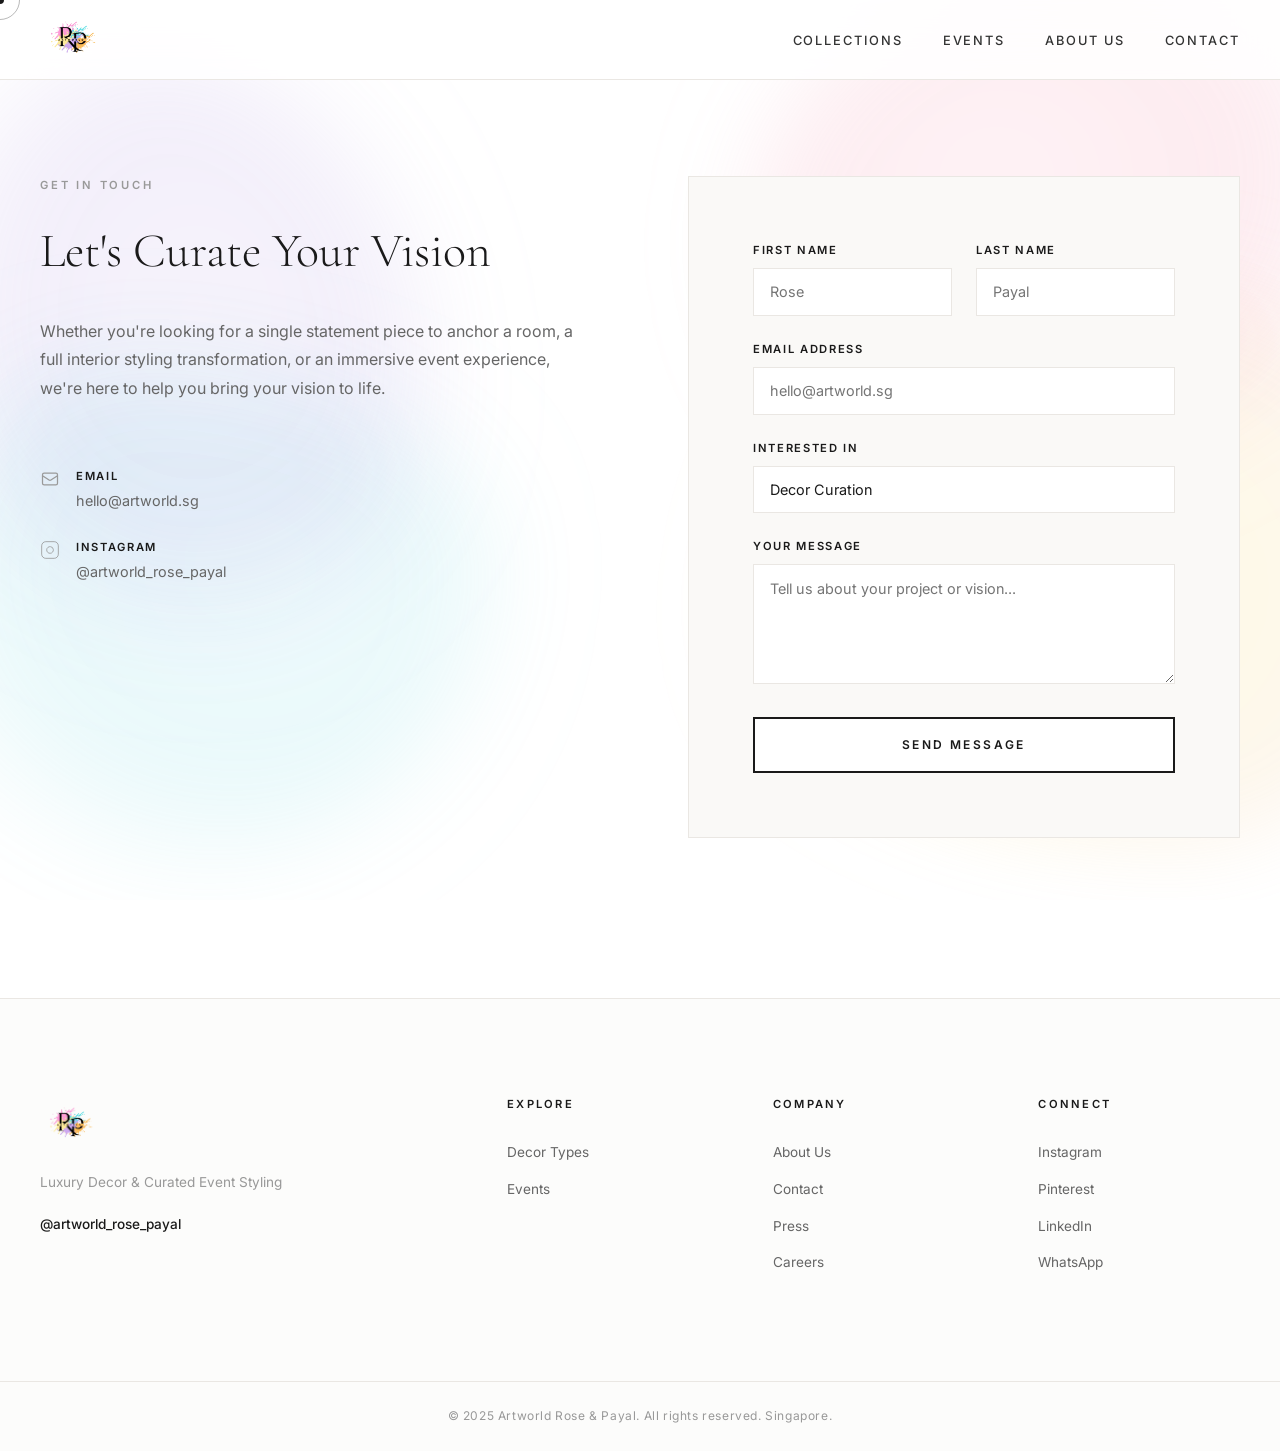
==== commit 8eac5e12: "change 3" ====
--- a/contact.html
+++ b/contact.html
@@ -33,7 +33,6 @@
       </a>
       <ul class="nav-links" id="navLinks">
         <li><a href="index.html#collections" class="nav-link"><span class="nav-drip"></span>Collections</a></li>
-        <li><a href="index.html#styling" class="nav-link"><span class="nav-drip"></span>Styling</a></li>
         <li><a href="events.html" class="nav-link"><span class="nav-drip"></span>Events</a></li>
         <li><a href="index.html#about" class="nav-link"><span class="nav-drip"></span>About Us</a></li>
         <li><a href="contact.html" class="nav-link"><span class="nav-drip"></span>Contact</a></li>
@@ -129,7 +128,6 @@
         <h4 class="footer-heading">Explore</h4>
         <ul>
           <li><a href="index.html#collections">Decor Types</a></li>
-          <li><a href="index.html#styling">Styling</a></li>
           <li><a href="events.html">Events</a></li>
         </ul>
       </div>
--- a/style.css
+++ b/style.css
@@ -346,7 +346,7 @@
 /* Hero logo (inside hero section) */
 .hero-logo-container {
   animation: floatCenter 16s ease-in-out infinite;
-  margin-bottom: -1rem; /* Pull rule closer to logo */
+  margin-bottom: -5rem; /* Pull rule closer to logo */
 }
 
 @keyframes floatCenter {
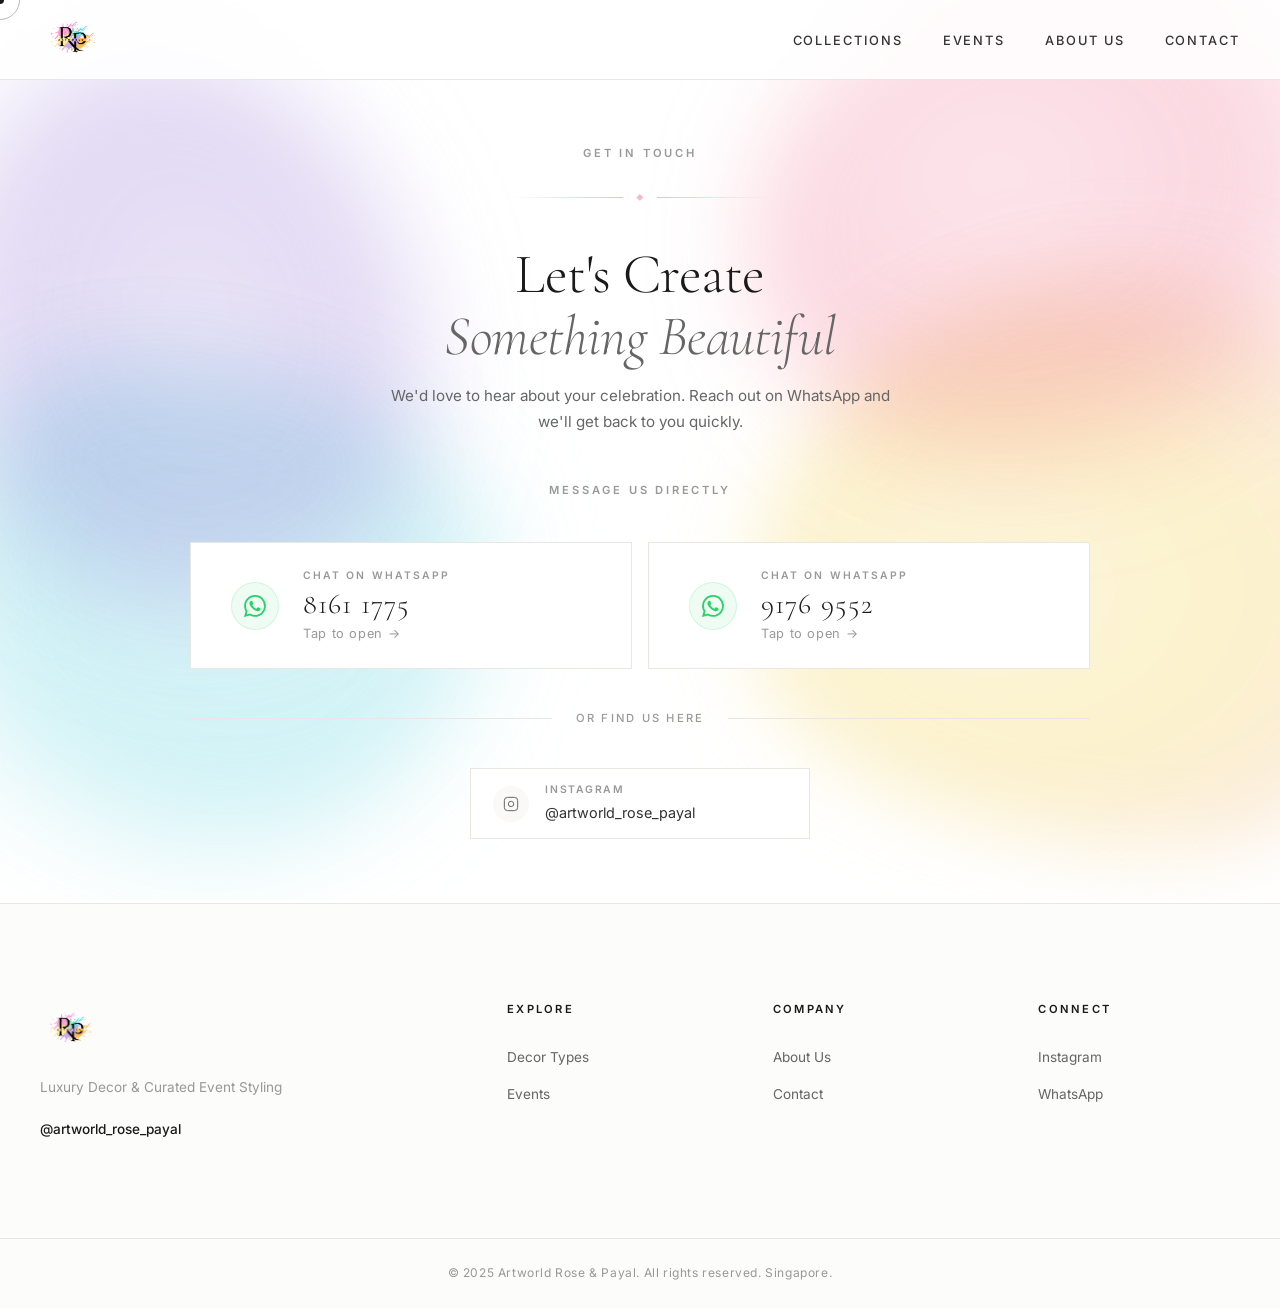
==== commit 59cbd660: "change 6" ====
--- a/contact.html
+++ b/contact.html
@@ -3,8 +3,8 @@
 <head>
   <meta charset="UTF-8">
   <meta name="viewport" content="width=device-width, initial-scale=1.0">
-  <title>Contact Us — Artworld Rose & Payal</title>
-  <meta name="description" content="Get in touch with Artworld Rose & Payal for luxury decor curation, art consultation, or event styling in Singapore and globally.">
+  <title>Contact Us — Artworld Rose &amp; Payal</title>
+  <meta name="description" content="Get in touch with Artworld Rose &amp; Payal for beautiful party decor and event styling in Singapore.">
   <link rel="preconnect" href="https://fonts.googleapis.com">
   <link rel="preconnect" href="https://fonts.gstatic.com" crossorigin>
   <link href="https://fonts.googleapis.com/css2?family=Cormorant+Garamond:ital,wght@0,300;0,400;0,500;0,600;1,300;1,400&family=Inter:wght@300;400;500;600&family=Playfair+Display:ital,wght@0,400;0,700;1,400&display=swap" rel="stylesheet">
@@ -29,7 +29,7 @@
   <nav class="nav" id="mainNav">
     <div class="nav-inner">
       <a href="index.html" class="nav-logo">
-        <img src="assets/logo.png" alt="Artworld Rose & Payal Logo" class="nav-logo-img">
+        <img src="assets/logo.png" alt="Artworld Rose &amp; Payal Logo" class="nav-logo-img">
       </a>
       <ul class="nav-links" id="navLinks">
         <li><a href="index.html#collections" class="nav-link"><span class="nav-drip"></span>Collections</a></li>
@@ -43,76 +43,85 @@
     </div>
   </nav>
 
-  <!-- Contact Section -->
-  <section class="contact-section">
-    <div class="contact-inner">
-      <div class="contact-text">
+  <!-- Contact Hero -->
+  <section class="contact-hero">
+    <div class="contact-hero-inner">
+      <div class="contact-hero-label">
         <span class="section-label">Get In Touch</span>
-        <h1 class="contact-title">Let's Curate Your Vision</h1>
-        <p class="contact-desc">Whether you're looking for a single statement piece to anchor a room, a full interior styling transformation, or an immersive event experience, we're here to help you bring your vision to life.</p>
-        
-        <div class="contact-details">
-          <div class="contact-detail">
-            <div class="contact-detail-icon">
-              <svg fill="none" stroke="currentColor" viewBox="0 0 24 24" xmlns="http://www.w3.org/2000/svg"><path stroke-linecap="round" stroke-linejoin="round" stroke-width="1.5" d="M3 8l7.89 5.26a2 2 0 002.22 0L21 8M5 19h14a2 2 0 002-2V7a2 2 0 00-2-2H5a2 2 0 00-2 2v10a2 2 0 002 2z"></path></svg>
+        <div class="contact-hero-rule">
+          <span></span><span class="contact-hero-diamond">◆</span><span></span>
+        </div>
+      </div>
+      <h1 class="contact-hero-title">Let's Create<br><em>Something Beautiful</em></h1>
+      <p class="contact-hero-desc">We'd love to hear about your celebration. Reach out on WhatsApp and we'll get back to you quickly.</p>
+    </div>
+  </section>
+
+  <!-- Contact Cards -->
+  <section class="contact-cards-section">
+    <div class="contact-cards-inner">
+
+      <div class="whatsapp-cta-label">
+        <span>Message Us Directly</span>
+      </div>
+
+      <div class="whatsapp-grid">
+        <!-- Card 1 -->
+        <a href="https://wa.me/6581611775" class="whatsapp-card" target="_blank" rel="noopener" id="waCard1">
+          <div class="whatsapp-card-bg"></div>
+          <div class="whatsapp-card-content">
+            <div class="whatsapp-icon-wrap">
+              <div class="whatsapp-icon">
+                <svg viewBox="0 0 24 24" fill="currentColor" xmlns="http://www.w3.org/2000/svg"><path d="M17.472 14.382c-.297-.149-1.758-.867-2.03-.967-.273-.099-.471-.148-.67.15-.197.297-.767.966-.94 1.164-.173.199-.347.223-.644.075-.297-.15-1.255-.463-2.39-1.475-.883-.788-1.48-1.761-1.653-2.059-.173-.297-.018-.458.13-.606.134-.133.298-.347.446-.52.149-.174.198-.298.298-.497.099-.198.05-.371-.025-.52-.075-.149-.669-1.612-.916-2.207-.242-.579-.487-.5-.669-.51-.173-.008-.371-.01-.57-.01-.198 0-.52.074-.792.372-.272.297-1.04 1.016-1.04 2.479 0 1.462 1.065 2.875 1.213 3.074.149.198 2.096 3.2 5.077 4.487.709.306 1.262.489 1.694.625.712.227 1.36.195 1.871.118.571-.085 1.758-.719 2.006-1.413.248-.694.248-1.289.173-1.413-.074-.124-.272-.198-.57-.347m-5.421 7.403h-.004a9.87 9.87 0 01-5.031-1.378l-.361-.214-3.741.982.998-3.648-.235-.374a9.86 9.86 0 01-1.51-5.26c.001-5.45 4.436-9.884 9.888-9.884 2.64 0 5.122 1.03 6.988 2.898a9.825 9.825 0 012.893 6.994c-.003 5.45-4.437 9.884-9.885 9.884m8.413-18.297A11.815 11.815 0 0012.05 0C5.495 0 .16 5.335.157 11.892c0 2.096.547 4.142 1.588 5.945L0 24l6.335-1.662c1.72.937 3.659 1.432 5.631 1.433h.005c6.554 0 11.89-5.335 11.893-11.893a11.821 11.821 0 00-3.48-8.413z"/></svg>
+              </div>
             </div>
-            <div class="contact-detail-text">
-              <h4>Email</h4>
-              <p><a href="mailto:hello@artworld.sg">hello@artworld.sg</a></p>
+            <div class="whatsapp-card-text">
+              <span class="whatsapp-cta-tag">Chat on WhatsApp</span>
+              <h2 class="whatsapp-number">8161 1775</h2>
+              <p class="whatsapp-tap">Tap to open →</p>
             </div>
           </div>
-          <div class="contact-detail">
-            <div class="contact-detail-icon">
-              <svg fill="none" stroke="currentColor" viewBox="0 0 24 24" xmlns="http://www.w3.org/2000/svg"><rect x="2" y="2" width="20" height="20" rx="5" ry="5"></rect><path d="M16 11.37A4 4 0 1112.63 8 4 4 0 0116 11.37z"></path><line x1="17.5" y1="6.5" x2="17.51" y2="6.5"></line></svg>
+        </a>
+
+        <!-- Card 2 -->
+        <a href="https://wa.me/6591769552" class="whatsapp-card" target="_blank" rel="noopener" id="waCard2">
+          <div class="whatsapp-card-bg"></div>
+          <div class="whatsapp-card-content">
+            <div class="whatsapp-icon-wrap">
+              <div class="whatsapp-icon">
+                <svg viewBox="0 0 24 24" fill="currentColor" xmlns="http://www.w3.org/2000/svg"><path d="M17.472 14.382c-.297-.149-1.758-.867-2.03-.967-.273-.099-.471-.148-.67.15-.197.297-.767.966-.94 1.164-.173.199-.347.223-.644.075-.297-.15-1.255-.463-2.39-1.475-.883-.788-1.48-1.761-1.653-2.059-.173-.297-.018-.458.13-.606.134-.133.298-.347.446-.52.149-.174.198-.298.298-.497.099-.198.05-.371-.025-.52-.075-.149-.669-1.612-.916-2.207-.242-.579-.487-.5-.669-.51-.173-.008-.371-.01-.57-.01-.198 0-.52.074-.792.372-.272.297-1.04 1.016-1.04 2.479 0 1.462 1.065 2.875 1.213 3.074.149.198 2.096 3.2 5.077 4.487.709.306 1.262.489 1.694.625.712.227 1.36.195 1.871.118.571-.085 1.758-.719 2.006-1.413.248-.694.248-1.289.173-1.413-.074-.124-.272-.198-.57-.347m-5.421 7.403h-.004a9.87 9.87 0 01-5.031-1.378l-.361-.214-3.741.982.998-3.648-.235-.374a9.86 9.86 0 01-1.51-5.26c.001-5.45 4.436-9.884 9.888-9.884 2.64 0 5.122 1.03 6.988 2.898a9.825 9.825 0 012.893 6.994c-.003 5.45-4.437 9.884-9.885 9.884m8.413-18.297A11.815 11.815 0 0012.05 0C5.495 0 .16 5.335.157 11.892c0 2.096.547 4.142 1.588 5.945L0 24l6.335-1.662c1.72.937 3.659 1.432 5.631 1.433h.005c6.554 0 11.89-5.335 11.893-11.893a11.821 11.821 0 00-3.48-8.413z"/></svg>
+              </div>
             </div>
-            <div class="contact-detail-text">
-              <h4>Instagram</h4>
-              <p><a href="https://www.instagram.com/artworld_rose_payal/" target="_blank" rel="noopener">@artworld_rose_payal</a></p>
+            <div class="whatsapp-card-text">
+              <span class="whatsapp-cta-tag">Chat on WhatsApp</span>
+              <h2 class="whatsapp-number">9176 9552</h2>
+              <p class="whatsapp-tap">Tap to open →</p>
             </div>
           </div>
-        </div>
+        </a>
       </div>
 
-      <form class="contact-form" id="contactForm">
-        <div class="form-row">
-          <div class="form-group">
-            <label for="firstName">First Name</label>
-            <input type="text" id="firstName" name="firstName" required placeholder="Rose">
+      <!-- Divider -->
+      <div class="contact-or-divider">
+        <span></span>
+        <p>or find us here</p>
+        <span></span>
+      </div>
+
+      <!-- Secondary contacts -->
+      <div class="secondary-contacts">
+        <a href="https://www.instagram.com/artworld_rose_payal/" target="_blank" rel="noopener" class="secondary-contact-pill" id="igPill">
+          <div class="secondary-contact-icon">
+            <svg fill="none" stroke="currentColor" viewBox="0 0 24 24"><rect x="2" y="2" width="20" height="20" rx="5" ry="5" stroke-width="1.5"/><path d="M16 11.37A4 4 0 1112.63 8 4 4 0 0116 11.37z" stroke-width="1.5"/><line x1="17.5" y1="6.5" x2="17.51" y2="6.5" stroke-width="1.5"/></svg>
           </div>
-          <div class="form-group">
-            <label for="lastName">Last Name</label>
-            <input type="text" id="lastName" name="lastName" required placeholder="Payal">
+          <div class="secondary-contact-text">
+            <span>Instagram</span>
+            <p>@artworld_rose_payal</p>
           </div>
-        </div>
-        
-        <div class="form-group">
-          <label for="email">Email Address</label>
-          <input type="email" id="email" name="email" required placeholder="hello@artworld.sg">
-        </div>
-        
-        <div class="form-group">
-          <label for="interest">Interested In</label>
-          <select id="interest" name="interest">
-            <option value="curation">Decor Curation</option>
-            <option value="styling">Interior Styling</option>
-            <option value="event">Event Design</option>
-            <option value="art">Art Consultation</option>
-            <option value="other">Other Inquiry</option>
-          </select>
-        </div>
-        
-        <div class="form-group">
-          <label for="message">Your Message</label>
-          <textarea id="message" name="message" required placeholder="Tell us about your project or vision..."></textarea>
-        </div>
-        
-        <div class="form-submit">
-          <button type="submit" class="btn-primary">
-            <span class="btn-text">SEND MESSAGE</span>
-            <div class="btn-gradient-overlay"></div>
-          </button>
-        </div>
-      </form>
+        </a>
+      </div>
+
+
     </div>
   </section>
 
@@ -120,8 +129,8 @@
   <footer class="footer">
     <div class="footer-inner">
       <div class="footer-brand">
-        <img src="assets/logo.png" alt="Artworld Rose & Payal" class="footer-logo">
-        <p class="footer-tagline">Luxury Decor & Curated Event Styling</p>
+        <img src="assets/logo.png" alt="Artworld Rose &amp; Payal" class="footer-logo">
+        <p class="footer-tagline">Luxury Decor &amp; Curated Event Styling</p>
         <a href="https://www.instagram.com/artworld_rose_payal/" target="_blank" rel="noopener" class="footer-ig">@artworld_rose_payal</a>
       </div>
       <div class="footer-links-group">
@@ -136,22 +145,18 @@
         <ul>
           <li><a href="index.html#about">About Us</a></li>
           <li><a href="contact.html">Contact</a></li>
-          <li><a href="#">Press</a></li>
-          <li><a href="#">Careers</a></li>
         </ul>
       </div>
       <div class="footer-links-group">
         <h4 class="footer-heading">Connect</h4>
         <ul>
           <li><a href="https://www.instagram.com/artworld_rose_payal/" target="_blank" rel="noopener">Instagram</a></li>
-          <li><a href="#">Pinterest</a></li>
-          <li><a href="#">LinkedIn</a></li>
-          <li><a href="#">WhatsApp</a></li>
+          <li><a href="https://wa.me/6581611775" target="_blank" rel="noopener">WhatsApp</a></li>
         </ul>
       </div>
     </div>
     <div class="footer-bottom">
-      <p>© 2025 Artworld Rose & Payal. All rights reserved. Singapore.</p>
+      <p>© 2025 Artworld Rose &amp; Payal. All rights reserved. Singapore.</p>
     </div>
   </footer>
 
--- a/style.css
+++ b/style.css
@@ -466,6 +466,15 @@
   justify-content: center;
   flex-wrap: wrap;
   animation: fadeInUp 1.2s var(--ease-out) 0.7s both;
+  width: 100%;
+  max-width: 700px;
+  margin: 0 auto;
+}
+
+.hero-actions .btn-primary {
+  flex: 1;
+  min-width: 280px;
+  max-width: 320px;
 }
 
 @keyframes fadeInUp {
@@ -513,15 +522,16 @@
   align-items: center;
   justify-content: center;
   padding: 1rem 2.5rem;
-  background: var(--white);
-  border: 2px solid var(--charcoal);
+  background: rgba(255, 255, 255, 0.75);
+  border: 1px solid var(--soft-grey);
+  box-shadow: 0 4px 20px rgba(0,0,0,0.015);
   font-family: var(--font-sans);
   font-size: 0.75rem;
-  font-weight: 600;
+  font-weight: 500;
   letter-spacing: 0.2em;
-  color: var(--charcoal);
+  color: var(--dark-grey);
   overflow: hidden;
-  transition: color 0.5s var(--ease-out), border-color 0.5s;
+  transition: color 0.5s var(--ease-out), border-color 0.5s, box-shadow 0.5s;
 }
 
 .btn-text {
@@ -1618,143 +1628,306 @@
 }
 
 /* ── Contact Page ──────────────────────────────────────── */
-.contact-section {
-  padding: calc(var(--nav-height) + var(--space-2xl)) var(--space-lg) var(--space-3xl);
-}
-
-.contact-inner {
-  max-width: var(--max-width);
+
+/* Hero */
+.contact-hero {
+  padding: calc(var(--nav-height) + var(--space-xl)) var(--space-lg) var(--space-lg);
+  text-align: center;
+  position: relative;
+  z-index: 1;
+}
+
+.contact-hero-inner {
+  max-width: 760px;
   margin: 0 auto;
-  display: grid;
-  grid-template-columns: 1fr 1fr;
-  gap: var(--space-2xl);
-  align-items: start;
-}
-
-.contact-left-label {
-  display: block;
-  margin-bottom: var(--space-sm);
-}
-
-.contact-title {
+}
+
+.contact-hero-label {
+  display: flex;
+  flex-direction: column;
+  align-items: center;
+  gap: 0.8rem;
+  margin-bottom: var(--space-lg);
+}
+
+.contact-hero-rule {
+  display: flex;
+  align-items: center;
+  gap: 0.8rem;
+  width: clamp(120px, 20vw, 260px);
+}
+
+.contact-hero-rule span:first-child,
+.contact-hero-rule span:last-child {
+  flex: 1;
+  height: 1px;
+  background: linear-gradient(to right, transparent, var(--misty-pink));
+}
+
+.contact-hero-rule span:last-child {
+  background: linear-gradient(to left, transparent, var(--misty-pink));
+}
+
+.contact-hero-diamond {
+  font-size: 0.45rem;
+  color: var(--misty-pink);
+  flex-shrink: 0;
+}
+
+.contact-hero-title {
   font-family: var(--font-serif);
-  font-size: clamp(2rem, 4vw, 3rem);
+  font-size: clamp(2rem, 4.5vw, 3.5rem);
   font-weight: 300;
   color: var(--charcoal);
-  margin-bottom: var(--space-md);
-}
-
-.contact-desc {
-  font-size: 1rem;
+  line-height: 1.1;
+  margin-bottom: var(--space-sm);
+  letter-spacing: -0.01em;
+}
+
+.contact-hero-title em {
+  font-style: italic;
   color: var(--mid-grey);
-  line-height: 1.8;
-  margin-bottom: var(--space-xl);
-}
-
-.contact-details {
-  display: flex;
-  flex-direction: column;
+}
+
+.contact-hero-desc {
+  font-size: 0.95rem;
+  color: var(--mid-grey);
+  line-height: 1.7;
+  max-width: 520px;
+  margin: 0 auto;
+}
+
+/* Cards Section */
+.contact-cards-section {
+  padding: 0 var(--space-lg) var(--space-xl);
+  position: relative;
+  z-index: 1;
+}
+
+.contact-cards-inner {
+  max-width: 900px;
+  margin: 0 auto;
+}
+
+.whatsapp-cta-label {
+  text-align: center;
+  margin-bottom: var(--space-lg);
+}
+
+.whatsapp-cta-label span {
+  font-size: 0.7rem;
+  font-weight: 600;
+  letter-spacing: 0.25em;
+  text-transform: uppercase;
+  color: var(--soft-grey);
+}
+
+/* WhatsApp Cards Grid */
+.whatsapp-grid {
+  display: grid;
+  grid-template-columns: repeat(2, 1fr);
+  gap: var(--space-sm);
+  margin-bottom: var(--space-lg);
+}
+
+.whatsapp-card {
+  position: relative;
+  display: block;
+  border: 1px solid var(--border-grey);
+  background: var(--white);
+  overflow: hidden;
+  transition: transform 0.6s var(--ease-out), border-color 0.5s, box-shadow 0.6s;
+  text-decoration: none;
+}
+
+.whatsapp-card-bg {
+  position: absolute;
+  inset: 0;
+  background: linear-gradient(135deg, rgba(247,184,200,0.12) 0%, rgba(197,179,230,0.08) 50%, rgba(139,224,232,0.06) 100%);
+  opacity: 0;
+  transition: opacity 0.6s var(--ease-out);
+}
+
+.whatsapp-card:hover {
+  transform: translateY(-8px);
+  border-color: var(--misty-pink);
+  box-shadow: 0 20px 60px rgba(247,184,200,0.18), 0 8px 24px rgba(0,0,0,0.04);
+}
+
+.whatsapp-card:hover .whatsapp-card-bg {
+  opacity: 1;
+}
+
+.whatsapp-card-content {
+  position: relative;
+  z-index: 2;
+  display: flex;
+  align-items: center;
   gap: var(--space-md);
-}
-
-.contact-detail {
-  display: flex;
-  align-items: flex-start;
+  padding: var(--space-md) var(--space-lg);
+}
+
+.whatsapp-icon-wrap {
+  flex-shrink: 0;
+}
+
+.whatsapp-icon {
+  width: 48px;
+  height: 48px;
+  border-radius: 50%;
+  background: rgba(37, 211, 102, 0.08);
+  border: 1px solid rgba(37, 211, 102, 0.15);
+  display: flex;
+  align-items: center;
+  justify-content: center;
+  color: #25D366;
+  transition: transform 0.5s var(--ease-out), background 0.5s;
+}
+
+.whatsapp-icon svg {
+  width: 22px;
+  height: 22px;
+}
+
+.whatsapp-card:hover .whatsapp-icon {
+  transform: scale(1.12) rotate(-8deg);
+  background: rgba(37, 211, 102, 0.14);
+}
+
+.whatsapp-card-text {
+  flex: 1;
+}
+
+.whatsapp-cta-tag {
+  display: block;
+  font-size: 0.65rem;
+  font-weight: 600;
+  letter-spacing: 0.2em;
+  text-transform: uppercase;
+  color: var(--soft-grey);
+  margin-bottom: 0.3rem;
+}
+
+.whatsapp-number {
+  font-family: var(--font-serif);
+  font-size: clamp(1.4rem, 2.2vw, 2rem);
+  font-weight: 300;
+  color: var(--charcoal);
+  letter-spacing: 0.04em;
+  line-height: 1;
+  margin-bottom: 0.3rem;
+}
+
+.whatsapp-tap {
+  font-size: 0.8rem;
+  color: var(--soft-grey);
+  letter-spacing: 0.05em;
+  transition: color 0.3s;
+}
+
+.whatsapp-card:hover .whatsapp-tap {
+  color: var(--pink-bright);
+}
+
+/* Or Divider */
+.contact-or-divider {
+  display: flex;
+  align-items: center;
+  gap: var(--space-md);
+  margin-bottom: var(--space-lg);
+}
+
+.contact-or-divider span {
+  flex: 1;
+  height: 1px;
+  background: var(--border-grey);
+}
+
+.contact-or-divider p {
+  font-size: 0.7rem;
+  font-weight: 500;
+  letter-spacing: 0.2em;
+  text-transform: uppercase;
+  color: var(--soft-grey);
+  white-space: nowrap;
+}
+
+/* Secondary Contacts (Email / Instagram pills) */
+.secondary-contacts {
+  display: flex;
+  gap: var(--space-md);
+  justify-content: center;
+  flex-wrap: wrap;
+}
+
+.secondary-contact-pill {
+  display: flex;
+  align-items: center;
   gap: var(--space-sm);
-}
-
-.contact-detail-icon {
-  width: 20px;
-  height: 20px;
+  padding: 0.75rem 1.4rem;
+  border: 1px solid var(--border-grey);
+  background: var(--white);
+  transition: border-color 0.4s, transform 0.4s var(--ease-out), box-shadow 0.4s;
+  text-decoration: none;
+  flex: 1;
+  min-width: 200px;
+  max-width: 340px;
+}
+
+.secondary-contact-pill:hover {
+  border-color: var(--light-lavender);
+  transform: translateY(-4px);
+  box-shadow: 0 12px 30px rgba(197,179,230,0.12);
+}
+
+.secondary-contact-icon {
+  width: 36px;
+  height: 36px;
+  border-radius: 50%;
+  background: var(--off-white);
+  display: flex;
+  align-items: center;
+  justify-content: center;
+  color: var(--mid-grey);
   flex-shrink: 0;
-  margin-top: 2px;
-  color: var(--soft-grey);
-}
-
-.contact-detail-text h4 {
-  font-size: 0.7rem;
+  transition: color 0.3s, background 0.3s;
+}
+
+.secondary-contact-icon svg {
+  width: 16px;
+  height: 16px;
+}
+
+.secondary-contact-pill:hover .secondary-contact-icon {
+  color: var(--lavender-bright);
+  background: rgba(167,139,222,0.1);
+}
+
+.secondary-contact-text span {
+  display: block;
+  font-size: 0.65rem;
   font-weight: 600;
   letter-spacing: 0.15em;
   text-transform: uppercase;
-  color: var(--charcoal);
-  margin-bottom: 0.2rem;
-}
-
-.contact-detail-text p,
-.contact-detail-text a {
+  color: var(--soft-grey);
+  margin-bottom: 0.15rem;
+}
+
+.secondary-contact-text p {
   font-size: 0.9rem;
-  color: var(--mid-grey);
-}
-
-.contact-detail-text a:hover { color: var(--pink-bright); }
-
-/* Contact Form */
-.contact-form {
-  background: var(--off-white);
-  padding: var(--space-xl);
-  border: 1px solid var(--border-grey);
-}
-
-.form-group {
-  margin-bottom: var(--space-md);
-}
-
-.form-group label {
-  display: block;
-  font-size: 0.7rem;
-  font-weight: 600;
-  letter-spacing: 0.15em;
-  text-transform: uppercase;
-  color: var(--charcoal);
-  margin-bottom: 0.5rem;
-}
-
-.form-group input,
-.form-group select,
-.form-group textarea {
-  width: 100%;
-  padding: 0.9rem 1rem;
-  border: 1px solid var(--border-grey);
-  background: var(--white);
-  font-family: var(--font-sans);
-  font-size: 0.9rem;
-  color: var(--charcoal);
-  transition: border-color 0.3s;
-  outline: none;
-  -webkit-appearance: none;
-  border-radius: 0;
-  cursor: none;
-}
-
-.form-group input:focus,
-.form-group select:focus,
-.form-group textarea:focus {
-  border-color: var(--misty-pink);
-}
-
-.form-group textarea {
-  resize: vertical;
-  min-height: 120px;
-}
-
-.form-row {
-  display: grid;
-  grid-template-columns: 1fr 1fr;
-  gap: var(--space-md);
-}
-
-.form-submit {
-  margin-top: var(--space-md);
-}
-
-.form-submit .btn-primary {
-  width: 100%;
+  color: var(--dark-grey);
+  font-weight: 400;
 }
 
 @media (max-width: 768px) {
-  .contact-inner { grid-template-columns: 1fr; }
-  .form-row { grid-template-columns: 1fr; }
-}
+  .contact-hero-title { font-size: clamp(1.8rem, 8vw, 2.8rem); }
+  .whatsapp-grid { grid-template-columns: 1fr; }
+  .whatsapp-card-content { padding: var(--space-sm) var(--space-md); }
+  .whatsapp-number { font-size: 1.6rem; }
+  .secondary-contacts { flex-direction: column; align-items: stretch; }
+  .secondary-contact-pill { max-width: 100%; }
+}
+
 
 /* ── Mobile Nav Overlay ────────────────────────────────── */
 .nav-overlay {
@@ -1850,7 +2023,7 @@
   top: -60px; right: -120px;
   background: radial-gradient(ellipse at 38% 42%, #f7b8c8 0%, #f48da7 45%, rgba(244,141,167,0) 72%);
   border-radius: 63% 37% 54% 46% / 55% 48% 52% 45%;
-  opacity: 0.18;
+  opacity: 0.36;
   filter: blur(45px);
   animation: blobMorph1 22s ease-in-out infinite;
 }
@@ -1861,7 +2034,7 @@
   top: 40px; left: -90px;
   background: radial-gradient(ellipse at 55% 45%, #c5b3e6 0%, #a78bde 50%, rgba(167,139,222,0) 75%);
   border-radius: 42% 58% 43% 57% / 47% 62% 38% 53%;
-  opacity: 0.15;
+  opacity: 0.35;
   filter: blur(50px);
   animation: blobMorph2 28s ease-in-out infinite;
 }
@@ -1872,7 +2045,7 @@
   top: 30vh; right: -170px;
   background: radial-gradient(ellipse at 35% 55%, #f7e39a 0%, #f5d86a 40%, #f5c79e 68%, rgba(245,199,158,0) 85%);
   border-radius: 55% 45% 38% 62% / 60% 42% 58% 40%;
-  opacity: 0.16;
+  opacity: 0.35;
   filter: blur(40px);
   animation: blobMorph3 24s ease-in-out infinite;
 }
@@ -1883,7 +2056,7 @@
   top: 40vh; left: -110px;
   background: radial-gradient(ellipse at 60% 40%, #8be0e8 0%, #5dd3df 50%, rgba(93,211,223,0) 76%);
   border-radius: 38% 62% 57% 43% / 52% 38% 62% 48%;
-  opacity: 0.14;
+  opacity: 0.30;
   filter: blur(48px);
   animation: blobMorph4 20s ease-in-out infinite;
 }
@@ -1894,7 +2067,7 @@
   top: 55vh; right: -210px;
   background: radial-gradient(ellipse at 45% 50%, #f5c79e 0%, #f0a86a 38%, #f7b8c8 64%, rgba(247,184,200,0) 84%);
   border-radius: 48% 52% 61% 39% / 43% 56% 44% 57%;
-  opacity: 0.16;
+  opacity: 0.35;
   filter: blur(44px);
   animation: blobMorph1 30s ease-in-out infinite reverse;
 }
@@ -1905,7 +2078,7 @@
   top: 65vh; left: -140px;
   background: radial-gradient(ellipse at 50% 35%, #f48da7 0%, #c5b3e6 55%, rgba(197,179,230,0) 80%);
   border-radius: 62% 38% 46% 54% / 38% 55% 45% 62%;
-  opacity: 0.14;
+  opacity: 0.30;
   filter: blur(52px);
   animation: blobMorph2 25s ease-in-out infinite reverse;
 }
@@ -1916,7 +2089,7 @@
   top: 78vh; right: -90px;
   background: radial-gradient(ellipse at 40% 60%, #f7e39a 0%, #f5d86a 50%, rgba(245,216,106,0) 78%);
   border-radius: 53% 47% 40% 60% / 60% 44% 56% 40%;
-  opacity: 0.15;
+  opacity: 0.35;
   filter: blur(42px);
   animation: blobMorph3 27s ease-in-out infinite;
 }
@@ -1927,7 +2100,7 @@
   bottom: -80px; left: -50px;
   background: radial-gradient(ellipse at 55% 45%, #8be0e8 0%, #5dd3df 38%, #c5b3e6 68%, rgba(197,179,230,0) 85%);
   border-radius: 44% 56% 62% 38% / 57% 43% 57% 43%;
-  opacity: 0.14;
+  opacity: 0.30;
   filter: blur(48px);
   animation: blobMorph4 32s ease-in-out infinite reverse;
 }
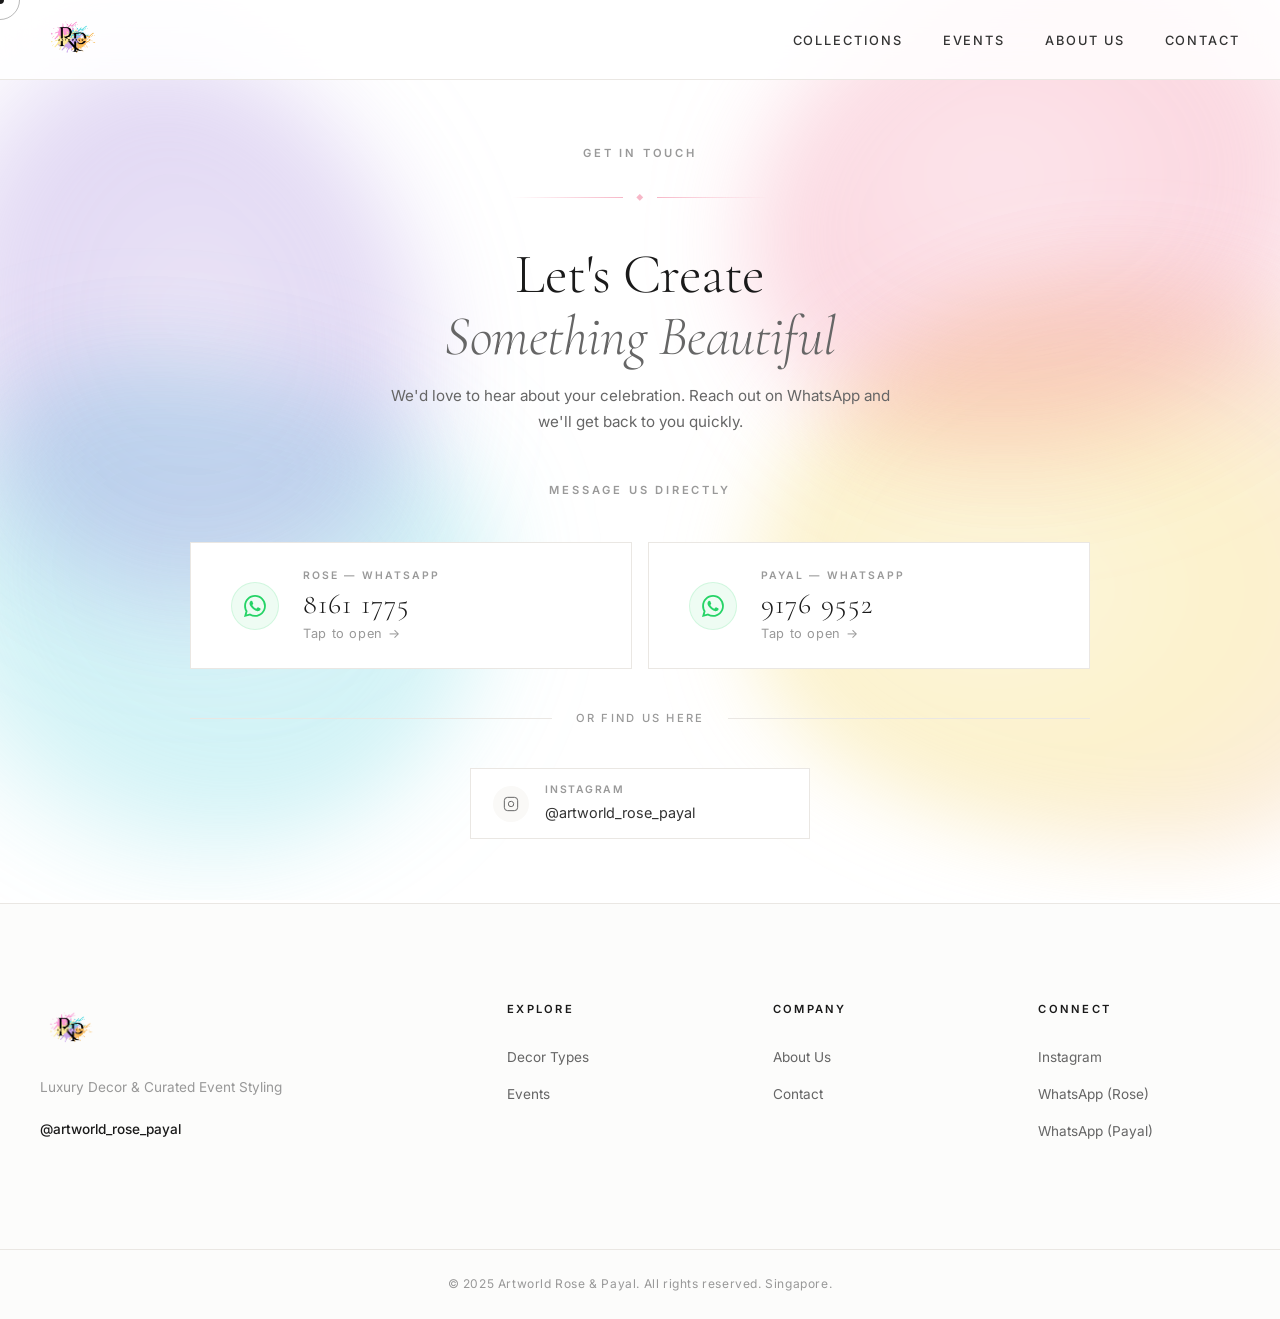
==== commit db3d031a: "phone number name update" ====
--- a/contact.html
+++ b/contact.html
@@ -76,7 +76,7 @@
               </div>
             </div>
             <div class="whatsapp-card-text">
-              <span class="whatsapp-cta-tag">Chat on WhatsApp</span>
+              <span class="whatsapp-cta-tag">Rose — WhatsApp</span>
               <h2 class="whatsapp-number">8161 1775</h2>
               <p class="whatsapp-tap">Tap to open →</p>
             </div>
@@ -93,7 +93,7 @@
               </div>
             </div>
             <div class="whatsapp-card-text">
-              <span class="whatsapp-cta-tag">Chat on WhatsApp</span>
+              <span class="whatsapp-cta-tag">Payal — WhatsApp</span>
               <h2 class="whatsapp-number">9176 9552</h2>
               <p class="whatsapp-tap">Tap to open →</p>
             </div>
@@ -151,7 +151,8 @@
         <h4 class="footer-heading">Connect</h4>
         <ul>
           <li><a href="https://www.instagram.com/artworld_rose_payal/" target="_blank" rel="noopener">Instagram</a></li>
-          <li><a href="https://wa.me/6581611775" target="_blank" rel="noopener">WhatsApp</a></li>
+          <li><a href="https://wa.me/6581611775" target="_blank" rel="noopener">WhatsApp (Rose)</a></li>
+          <li><a href="https://wa.me/6591769552" target="_blank" rel="noopener">WhatsApp (Payal)</a></li>
         </ul>
       </div>
     </div>
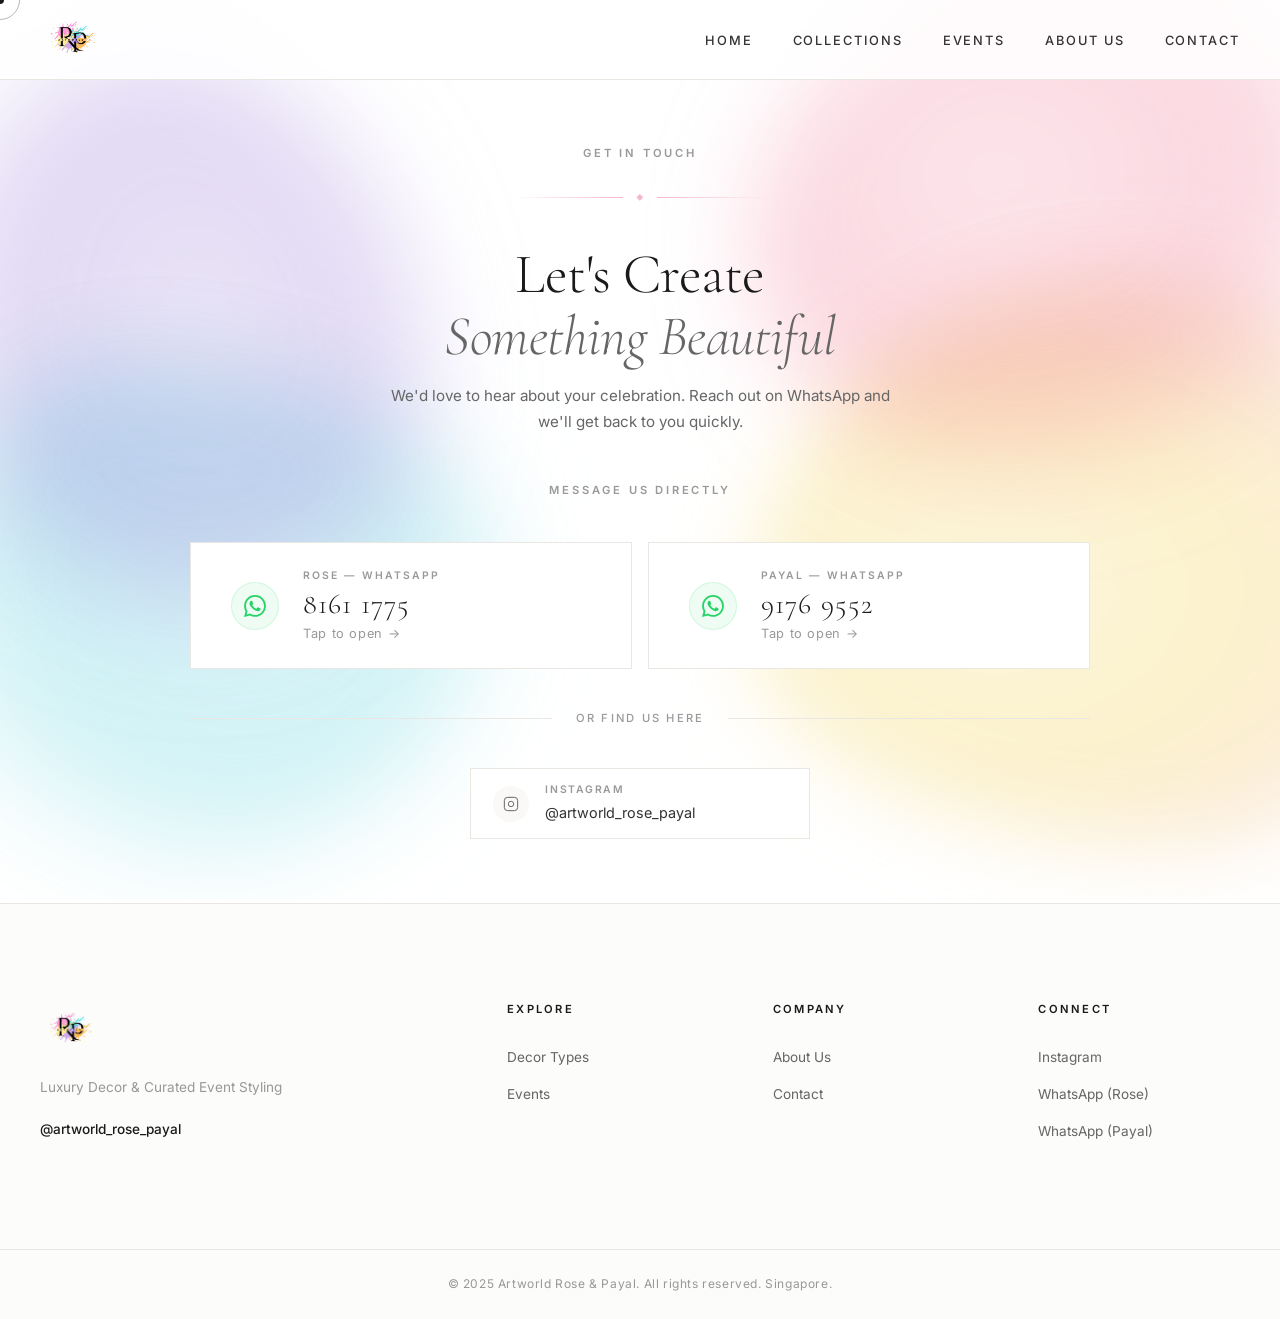
==== commit c168d4bf: "updating nav bar" ====
--- a/contact.html
+++ b/contact.html
@@ -32,6 +32,7 @@
         <img src="assets/logo.png" alt="Artworld Rose &amp; Payal Logo" class="nav-logo-img">
       </a>
       <ul class="nav-links" id="navLinks">
+        <li><a href="index.html" class="nav-link"><span class="nav-drip"></span>Home</a></li>
         <li><a href="index.html#collections" class="nav-link"><span class="nav-drip"></span>Collections</a></li>
         <li><a href="events.html" class="nav-link"><span class="nav-drip"></span>Events</a></li>
         <li><a href="index.html#about" class="nav-link"><span class="nav-drip"></span>About Us</a></li>
